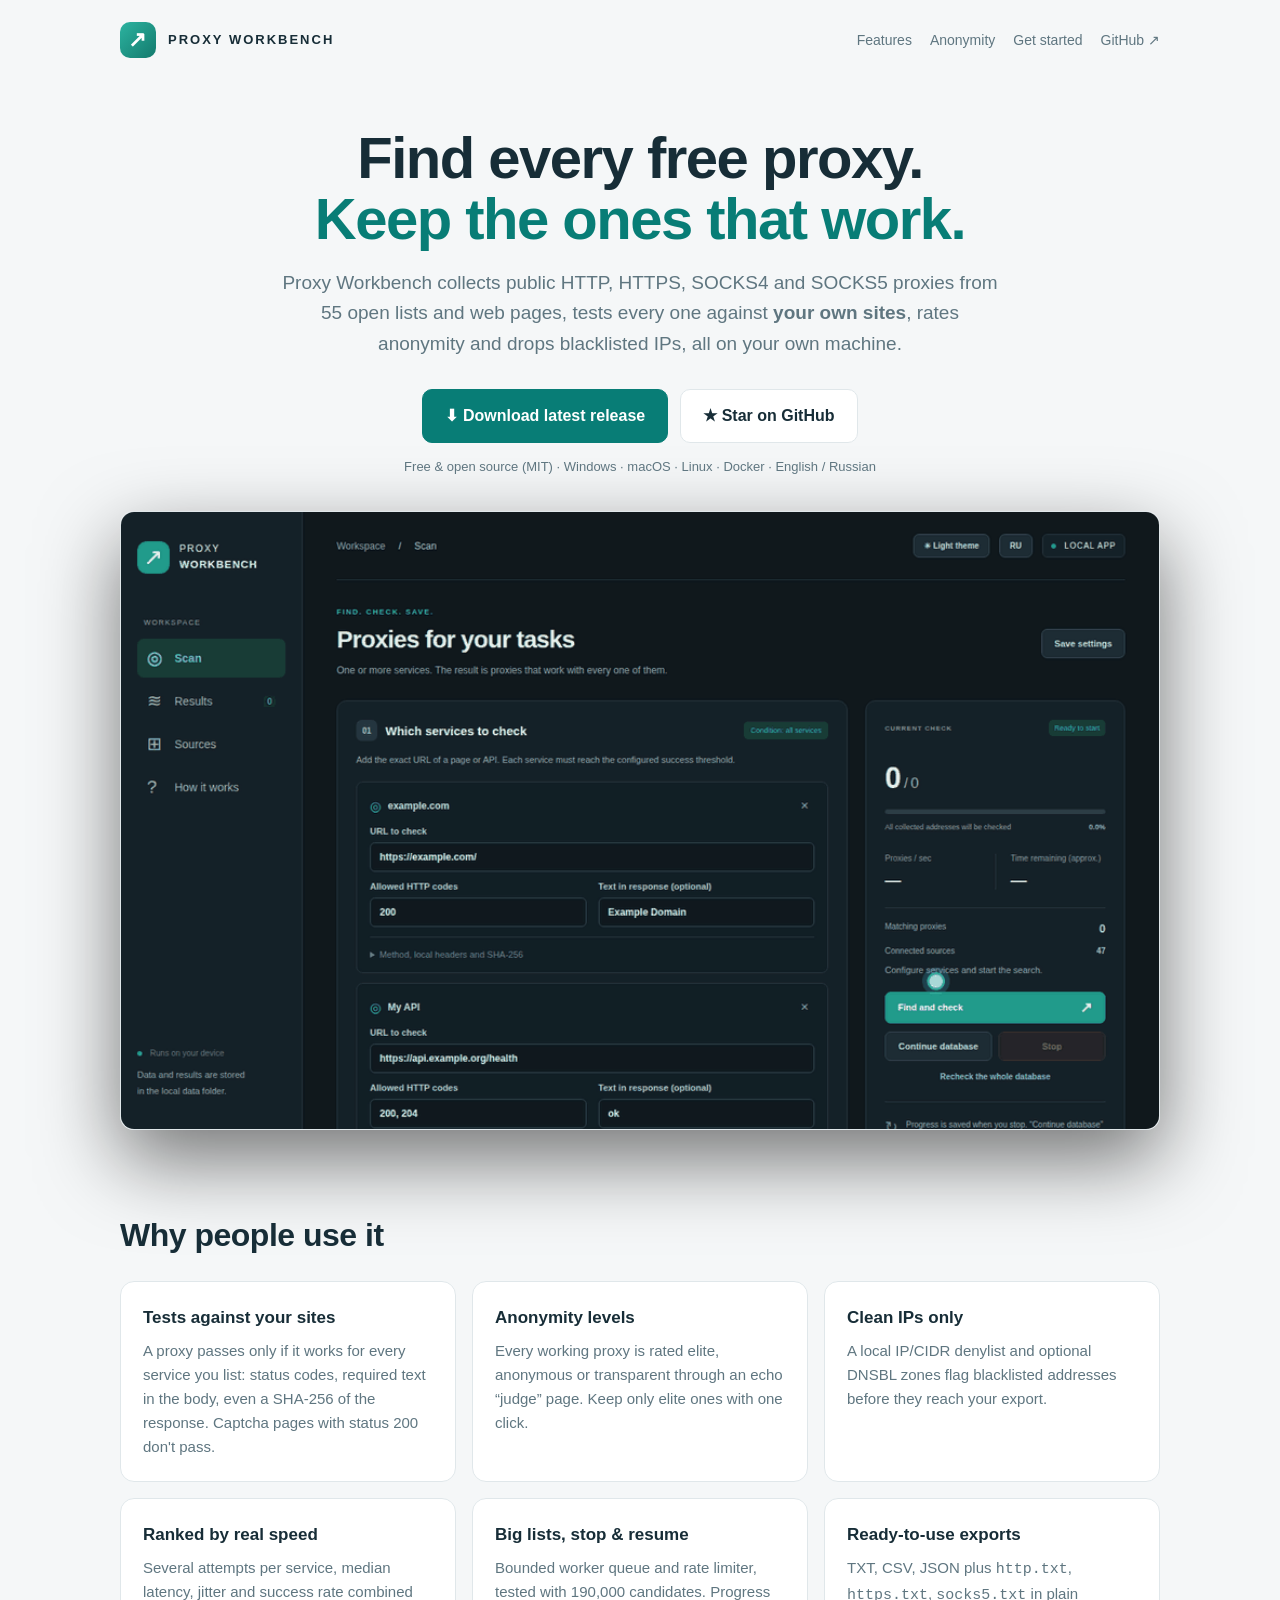
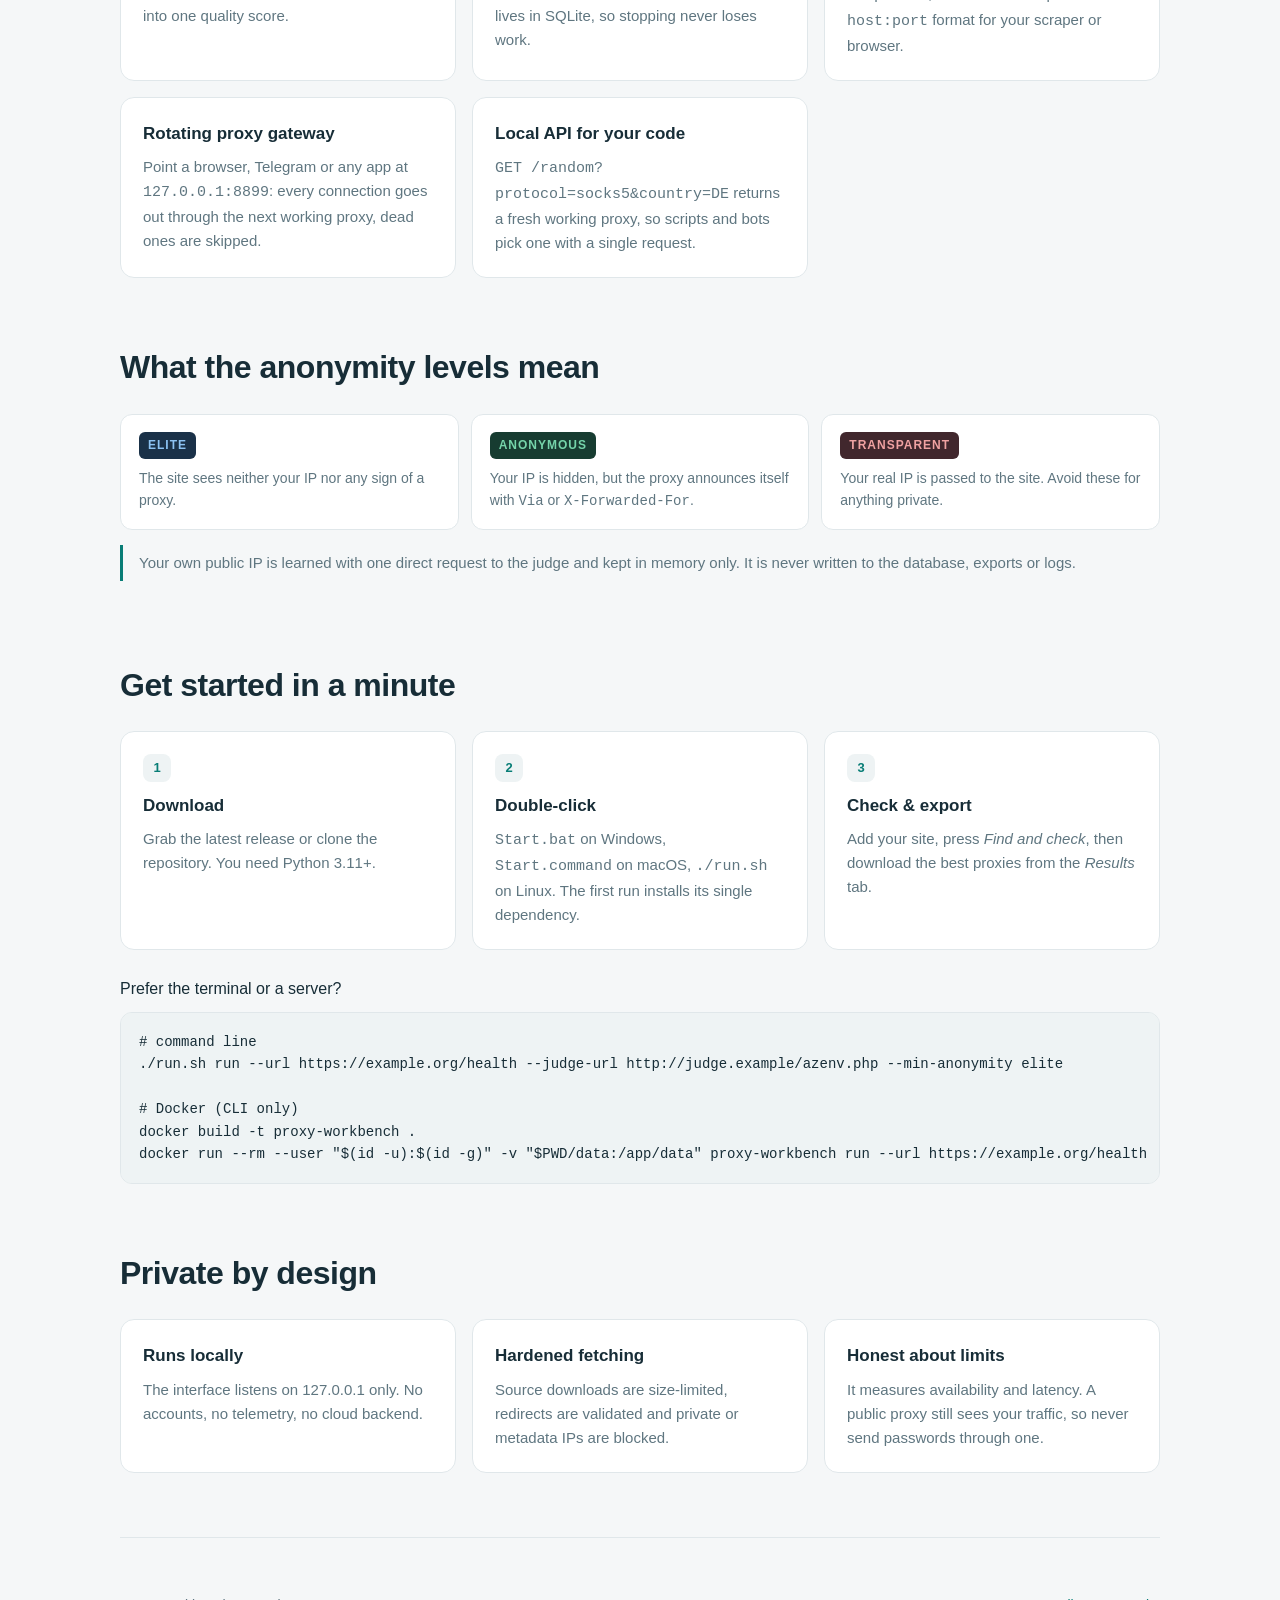
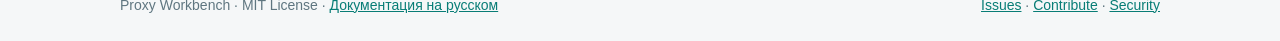
==== docs/index.html @ 76315d87 "Release 1.9.0: PAC and Clash configs, ready-made checks, exit country, keep fresh in the GUI Co-Auth" ====
<!doctype html>
<html lang="en">
<head>
<meta charset="utf-8">
<meta name="viewport" content="width=device-width,initial-scale=1">
<title>Proxy Workbench — free proxy checker for your own sites</title>
<meta name="description" content="Open-source proxy checker: collects free HTTP, HTTPS, SOCKS4 and SOCKS5 proxies from 55 public lists, tests each one against your own sites, rates anonymity (elite, anonymous, transparent), filters blacklisted IPs. Local GUI + CLI + Docker.">
<meta name="keywords" content="proxy checker, free proxy list, socks5 proxy checker, elite proxy, anonymous proxy, proxy scraper, proxy tester, dnsbl, open source">
<meta property="og:type" content="website">
<meta property="og:title" content="Proxy Workbench — find free proxies that actually work for your site">
<meta property="og:description" content="Collect 55 public proxy lists, test every proxy against your services, keep only fast, clean and elite ones. Local GUI + CLI, MIT.">
<meta property="og:image" content="assets/social-preview.png">
<meta name="twitter:card" content="summary_large_image">
<link rel="icon" href="data:image/svg+xml,%3Csvg xmlns='http://www.w3.org/2000/svg' viewBox='0 0 64 64'%3E%3Crect width='64' height='64' rx='16' fill='%23209c8b'/%3E%3Cpath d='M22 42 42 22M26 22h16v16' stroke='white' stroke-width='6' fill='none' stroke-linecap='round' stroke-linejoin='round'/%3E%3C/svg%3E">
<style>
:root{--bg:#0d1519;--panel:#152329;--line:#2a3941;--ink:#e2ecef;--muted:#9fb5c0;--accent:#5fd3bf;--accent-strong:#209c8b;--code:#101b21}
@media (prefers-color-scheme: light){:root{--bg:#f5f7f8;--panel:#ffffff;--line:#e0e7ea;--ink:#172d37;--muted:#5f7680;--accent:#087d76;--accent-strong:#087d76;--code:#eef3f4}}
*{box-sizing:border-box}
html{scroll-behavior:smooth}
body{margin:0;background:var(--bg);color:var(--ink);font:16px/1.6 Inter,-apple-system,BlinkMacSystemFont,"Segoe UI",Roboto,sans-serif}
a{color:var(--accent)}
.wrap{max-width:1080px;margin:0 auto;padding:0 20px}
nav{display:flex;align-items:center;justify-content:space-between;gap:16px;padding:22px 0}
.brand{display:flex;align-items:center;gap:12px;font-weight:700;letter-spacing:2px;font-size:13px;color:var(--ink);text-decoration:none}
.logo{width:36px;height:36px;border-radius:10px;background:linear-gradient(135deg,#2cb3a0,#137a6d);display:grid;place-items:center;color:#fff;font-size:22px}
.nav-links{display:flex;gap:18px;font-size:14px}
.nav-links a{color:var(--muted);text-decoration:none}
.hero{padding:48px 0 24px;text-align:center}
.hero h1{font-size:clamp(34px,6vw,58px);line-height:1.05;letter-spacing:-1.5px;margin:0 0 18px}
.hero h1 em{font-style:normal;color:var(--accent)}
.hero p{max-width:720px;margin:0 auto;color:var(--muted);font-size:clamp(16px,2.2vw,19px)}
.cta{display:flex;flex-wrap:wrap;gap:12px;justify-content:center;margin:30px 0 14px}
.btn{display:inline-flex;align-items:center;gap:8px;padding:13px 22px;border-radius:10px;font-weight:650;text-decoration:none;border:1px solid var(--line);color:var(--ink);background:var(--panel)}
.btn.primary{background:var(--accent-strong);border-color:var(--accent-strong);color:#fff}
.meta{font-size:13px;color:var(--muted)}
.demo{margin:34px auto 0;border-radius:14px;overflow:hidden;border:1px solid var(--line);box-shadow:0 30px 80px #0008}
.demo img{display:block;width:100%;height:auto}
section{padding:56px 0 8px}
h2{font-size:clamp(24px,3.5vw,32px);letter-spacing:-.5px;margin:0 0 20px}
.grid{display:grid;grid-template-columns:repeat(auto-fit,minmax(290px,1fr));gap:16px}
.card{background:var(--panel);border:1px solid var(--line);border-radius:14px;padding:22px}
.card h3{margin:0 0 8px;font-size:17px}
.card p{margin:0;color:var(--muted);font-size:15px}
.levels{display:grid;grid-template-columns:repeat(auto-fit,minmax(200px,1fr));gap:12px}
.level{border-radius:12px;padding:16px 18px;border:1px solid var(--line);background:var(--panel)}
.level b{display:inline-block;font-size:12px;letter-spacing:1px;text-transform:uppercase;padding:4px 9px;border-radius:6px;margin-bottom:8px}
.elite b{background:#1a3148;color:#8cc2f2}.anon b{background:#173c31;color:#75d4aa}.transp b{background:#41272d;color:#f0a2a2}
.level p{margin:0;color:var(--muted);font-size:14px}
pre{background:var(--code);border:1px solid var(--line);border-radius:12px;padding:18px;overflow-x:auto;font:14px/1.6 ui-monospace,SFMono-Regular,Consolas,monospace;margin:0}
.steps{display:grid;grid-template-columns:repeat(auto-fit,minmax(280px,1fr));gap:16px}
.steps .card span{display:inline-grid;place-items:center;width:28px;height:28px;border-radius:8px;background:var(--code);color:var(--accent);font-weight:700;font-size:13px;margin-bottom:10px}
.note{border-left:3px solid var(--accent);padding:6px 0 6px 16px;color:var(--muted);font-size:15px}
footer{padding:56px 0 40px;color:var(--muted);font-size:14px;display:flex;flex-wrap:wrap;gap:12px;justify-content:space-between;border-top:1px solid var(--line);margin-top:56px}
@media (max-width:640px){.nav-links a:not(.gh){display:none}section{padding-top:40px}}
</style>
</head>
<body>
<div class="wrap">
  <nav>
    <a class="brand" href="#"><span class="logo">↗</span>PROXY WORKBENCH</a>
    <div class="nav-links"><a href="#features">Features</a><a href="#anonymity">Anonymity</a><a href="#start">Get started</a><a class="gh" data-repo href="#">GitHub ↗</a></div>
  </nav>

  <header class="hero">
    <h1>Find every free proxy.<br><em>Keep the ones that work.</em></h1>
    <p>Proxy Workbench collects public HTTP, HTTPS, SOCKS4 and SOCKS5 proxies from 55 open lists and web pages, tests every one against <strong>your own sites</strong>, rates anonymity and drops blacklisted IPs, all on your own machine.</p>
    <div class="cta">
      <a class="btn primary" data-repo data-path="/releases/latest" href="#">⬇ Download latest release</a>
      <a class="btn" data-repo href="#">★ Star on GitHub</a>
    </div>
    <div class="meta">Free &amp; open source (MIT) · Windows · macOS · Linux · Docker · English / Russian</div>
    <div class="demo"><img src="assets/demo.gif" alt="Proxy Workbench demo: start a scan, see ranked proxies, filter elite ones" width="960" height="570" loading="lazy"></div>
  </header>

  <section id="features">
    <h2>Why people use it</h2>
    <div class="grid">
      <div class="card"><h3>Tests against your sites</h3><p>A proxy passes only if it works for every service you list: status codes, required text in the body, even a SHA-256 of the response. Captcha pages with status 200 don't pass.</p></div>
      <div class="card"><h3>Anonymity levels</h3><p>Every working proxy is rated elite, anonymous or transparent through an echo “judge” page. Keep only elite ones with one click.</p></div>
      <div class="card"><h3>Clean IPs only</h3><p>A local IP/CIDR denylist and optional DNSBL zones flag blacklisted addresses before they reach your export.</p></div>
      <div class="card"><h3>Ranked by real speed</h3><p>Several attempts per service, median latency, jitter and success rate combined into one quality score.</p></div>
      <div class="card"><h3>Big lists, stop &amp; resume</h3><p>Bounded worker queue and rate limiter, tested with 190,000 candidates. Progress lives in SQLite, so stopping never loses work.</p></div>
      <div class="card"><h3>Ready-to-use exports</h3><p>TXT, CSV, JSON plus <code>http.txt</code>, <code>https.txt</code>, <code>socks5.txt</code> in plain <code>host:port</code> format for your scraper or browser.</p></div>
      <div class="card"><h3>Rotating proxy gateway</h3><p>Point a browser, Telegram or any app at <code>127.0.0.1:8899</code>: every connection goes out through the next working proxy, dead ones are skipped.</p></div>
      <div class="card"><h3>Local API for your code</h3><p><code>GET /random?protocol=socks5&amp;country=DE</code> returns a fresh working proxy, so scripts and bots pick one with a single request.</p></div>
    </div>
  </section>

  <section id="anonymity">
    <h2>What the anonymity levels mean</h2>
    <div class="levels">
      <div class="level elite"><b>Elite</b><p>The site sees neither your IP nor any sign of a proxy.</p></div>
      <div class="level anon"><b>Anonymous</b><p>Your IP is hidden, but the proxy announces itself with <code>Via</code> or <code>X-Forwarded-For</code>.</p></div>
      <div class="level transp"><b>Transparent</b><p>Your real IP is passed to the site. Avoid these for anything private.</p></div>
    </div>
    <p class="note">Your own public IP is learned with one direct request to the judge and kept in memory only. It is never written to the database, exports or logs.</p>
  </section>

  <section id="start">
    <h2>Get started in a minute</h2>
    <div class="steps">
      <div class="card"><span>1</span><h3>Download</h3><p>Grab the latest release or clone the repository. You need Python 3.11+.</p></div>
      <div class="card"><span>2</span><h3>Double-click</h3><p><code>Start.bat</code> on Windows, <code>Start.command</code> on macOS, <code>./run.sh</code> on Linux. The first run installs its single dependency.</p></div>
      <div class="card"><span>3</span><h3>Check &amp; export</h3><p>Add your site, press <em>Find and check</em>, then download the best proxies from the <em>Results</em> tab.</p></div>
    </div>
    <p style="margin:26px 0 10px">Prefer the terminal or a server?</p>
<pre><code># command line
./run.sh run --url https://example.org/health --judge-url http://judge.example/azenv.php --min-anonymity elite

# Docker (CLI only)
docker build -t proxy-workbench .
docker run --rm --user "$(id -u):$(id -g)" -v "$PWD/data:/app/data" proxy-workbench run --url https://example.org/health</code></pre>
  </section>

  <section>
    <h2>Private by design</h2>
    <div class="grid">
      <div class="card"><h3>Runs locally</h3><p>The interface listens on 127.0.0.1 only. No accounts, no telemetry, no cloud backend.</p></div>
      <div class="card"><h3>Hardened fetching</h3><p>Source downloads are size-limited, redirects are validated and private or metadata IPs are blocked.</p></div>
      <div class="card"><h3>Honest about limits</h3><p>It measures availability and latency. A public proxy still sees your traffic, so never send passwords through one.</p></div>
    </div>
  </section>

  <footer>
    <span>Proxy Workbench · MIT License · <a data-repo data-path="/blob/main/README.ru.md" href="#">Документация на русском</a></span>
    <span><a data-repo data-path="/issues" href="#">Issues</a> · <a data-repo data-path="/blob/main/CONTRIBUTING.md" href="#">Contribute</a> · <a data-repo data-path="/blob/main/SECURITY.md" href="#">Security</a></span>
  </footer>
</div>
<script>
// Derive the repository URL from the GitHub Pages address (owner.github.io/repo/).
(function () {
  var host = location.hostname, parts = location.pathname.split('/').filter(Boolean);
  var repo = /\.github\.io$/.test(host) && parts.length
    ? 'https://github.com/' + host.replace(/\.github\.io$/, '') + '/' + parts[0]
    : 'https://github.com/search?q=proxy-workbench&type=repositories';
  document.querySelectorAll('[data-repo]').forEach(function (link) {
    link.href = repo + (link.dataset.path && repo.indexOf('/search') === -1 ? link.dataset.path : '');
  });
})();
</script>
</body>
</html>
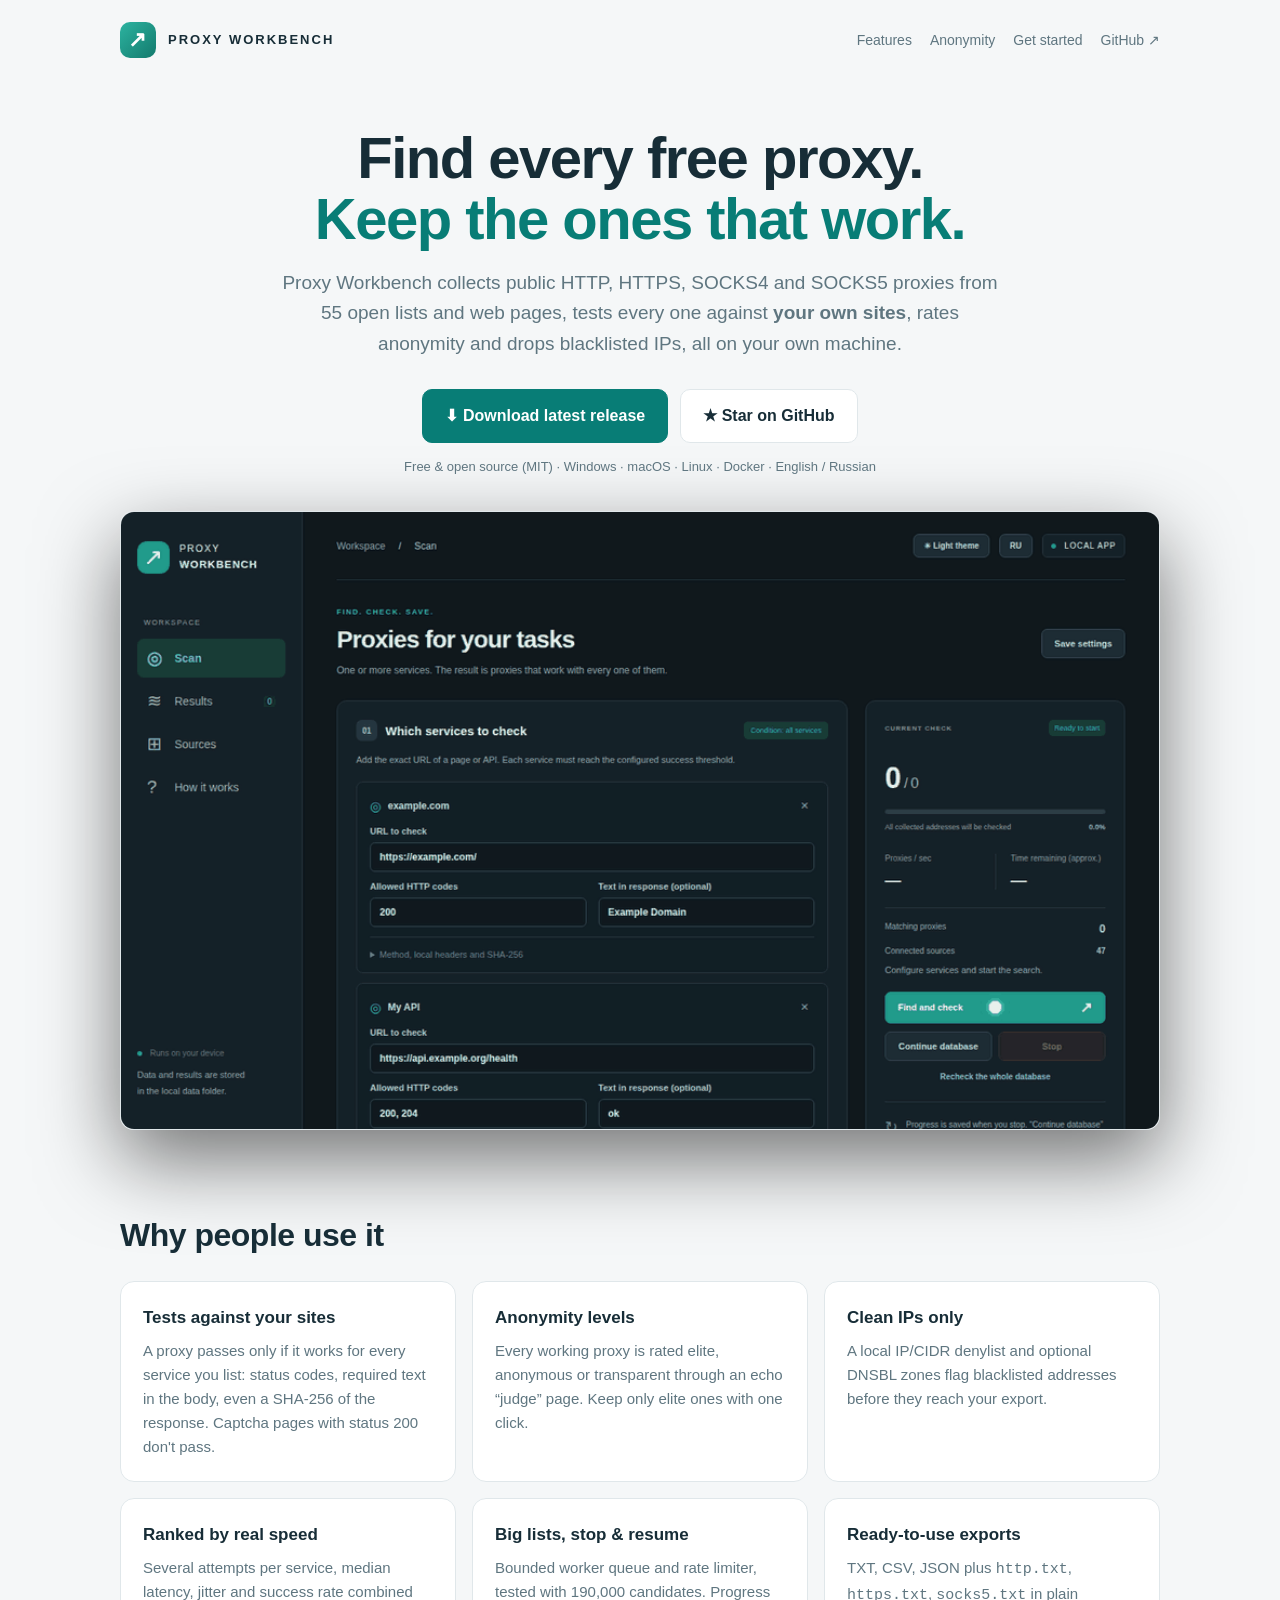
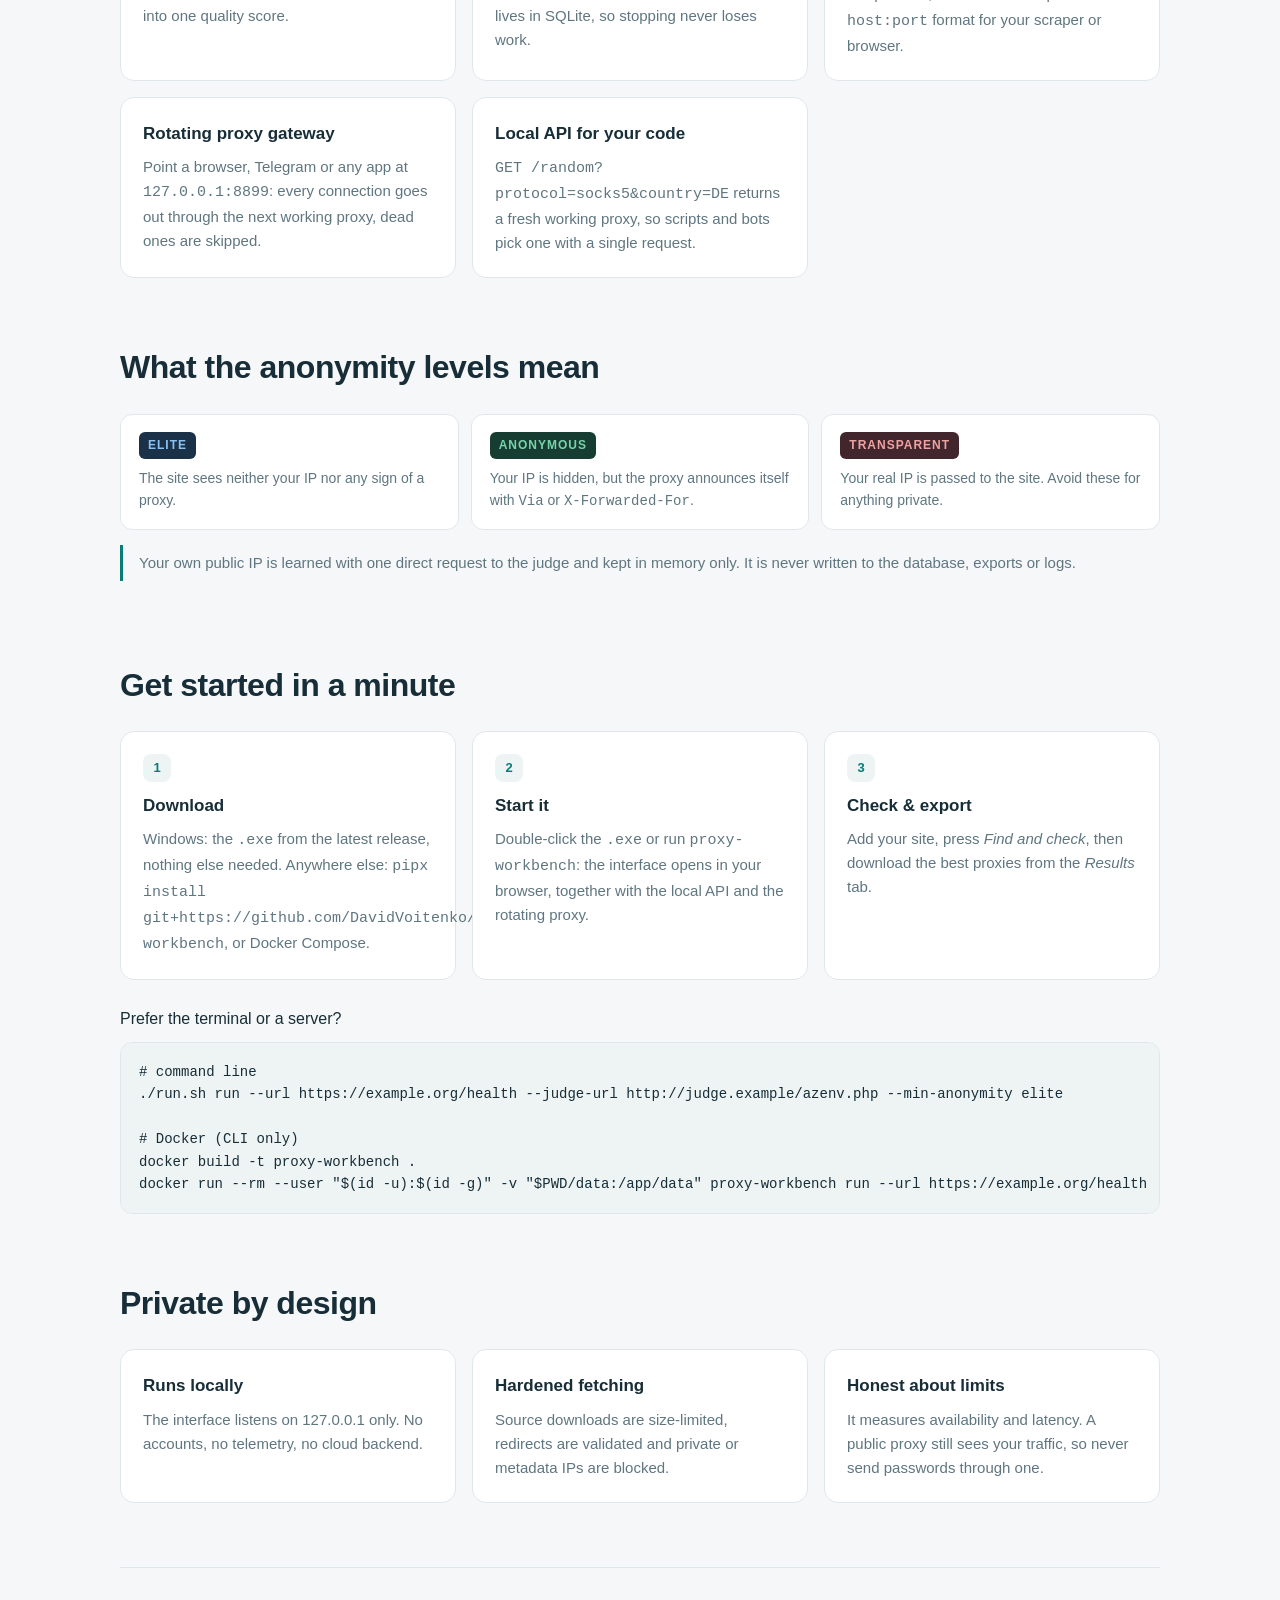
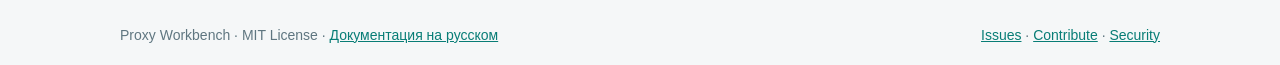
==== commit d7deb88f: "Release 2.0.0: Windows executable, pipx install, Docker Compose The code moves into the proxy_workbe" ====
--- a/docs/index.html
+++ b/docs/index.html
@@ -99,8 +99,8 @@
   <section id="start">
     <h2>Get started in a minute</h2>
     <div class="steps">
-      <div class="card"><span>1</span><h3>Download</h3><p>Grab the latest release or clone the repository. You need Python 3.11+.</p></div>
-      <div class="card"><span>2</span><h3>Double-click</h3><p><code>Start.bat</code> on Windows, <code>Start.command</code> on macOS, <code>./run.sh</code> on Linux. The first run installs its single dependency.</p></div>
+      <div class="card"><span>1</span><h3>Download</h3><p>Windows: the <code>.exe</code> from the latest release, nothing else needed. Anywhere else: <code>pipx install git+https://github.com/DavidVoitenko/proxy-workbench</code>, or Docker Compose.</p></div>
+      <div class="card"><span>2</span><h3>Start it</h3><p>Double-click the <code>.exe</code> or run <code>proxy-workbench</code>: the interface opens in your browser, together with the local API and the rotating proxy.</p></div>
       <div class="card"><span>3</span><h3>Check &amp; export</h3><p>Add your site, press <em>Find and check</em>, then download the best proxies from the <em>Results</em> tab.</p></div>
     </div>
     <p style="margin:26px 0 10px">Prefer the terminal or a server?</p>
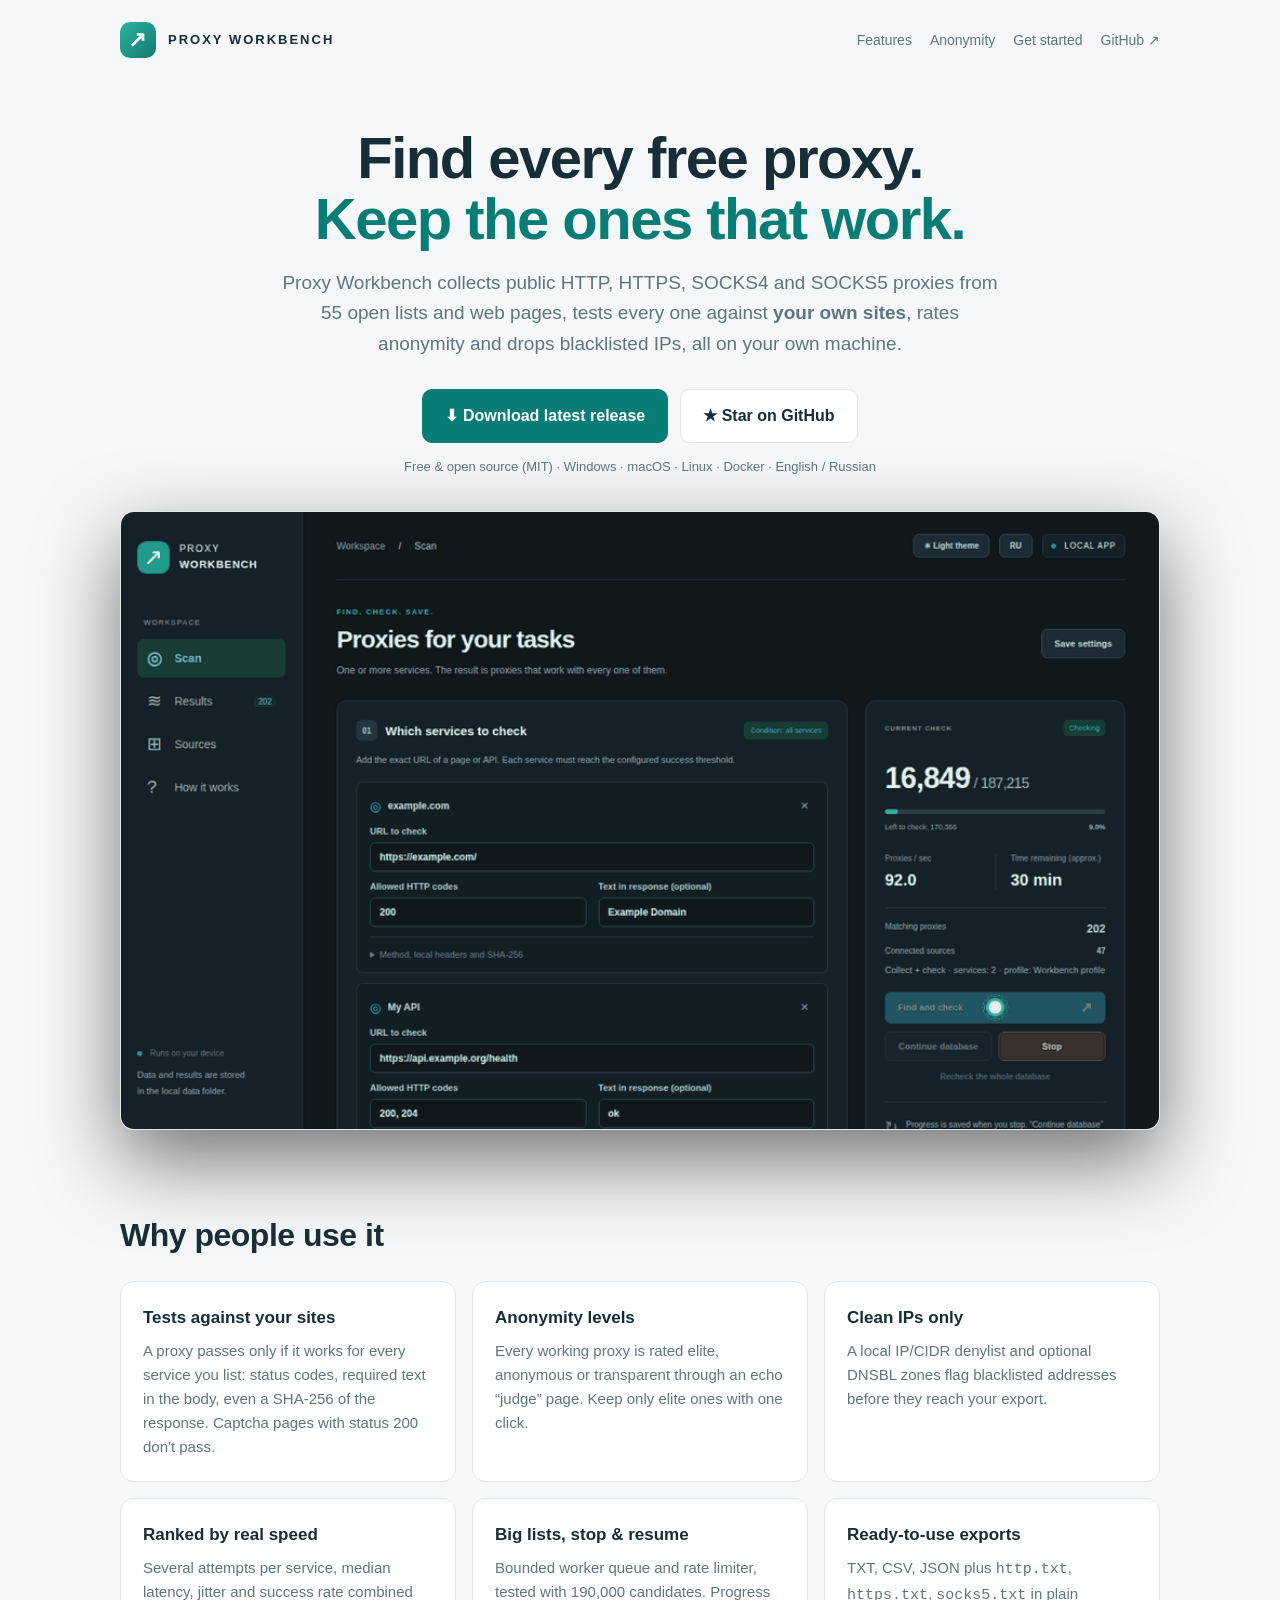
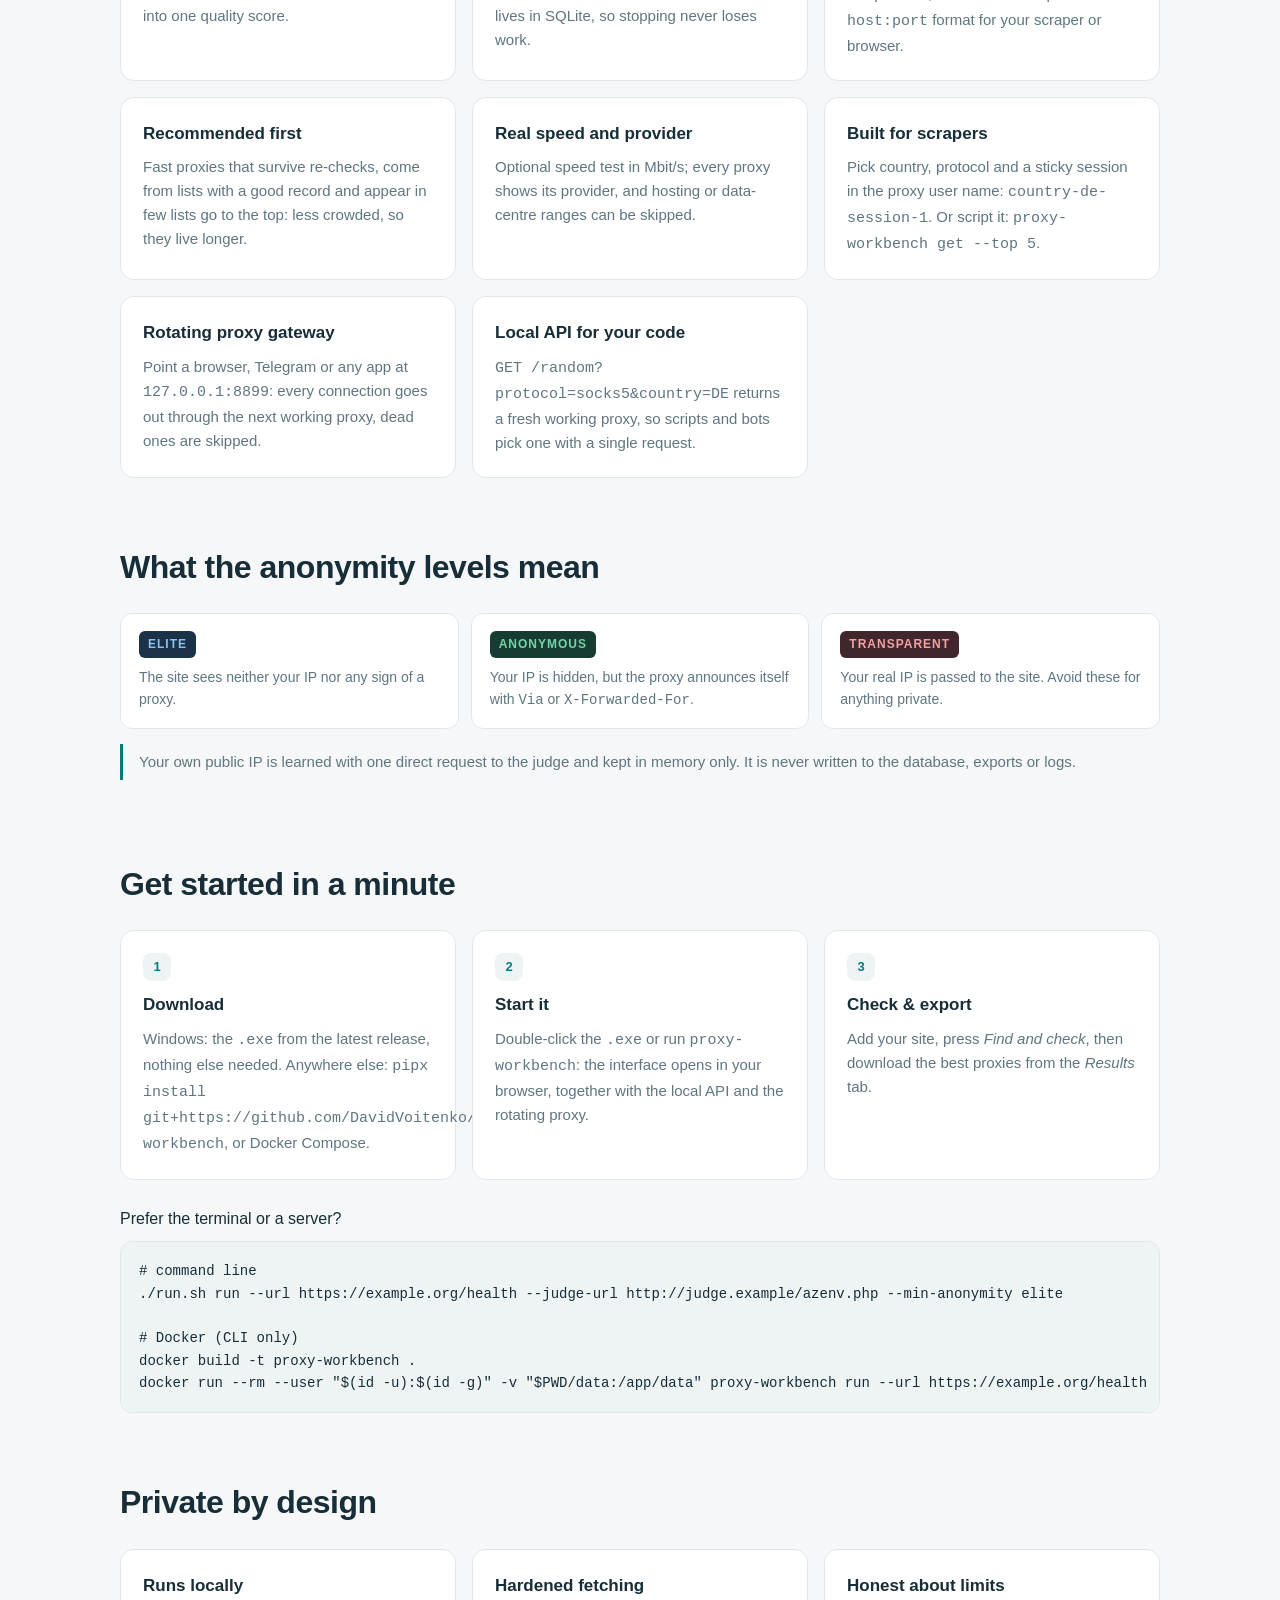
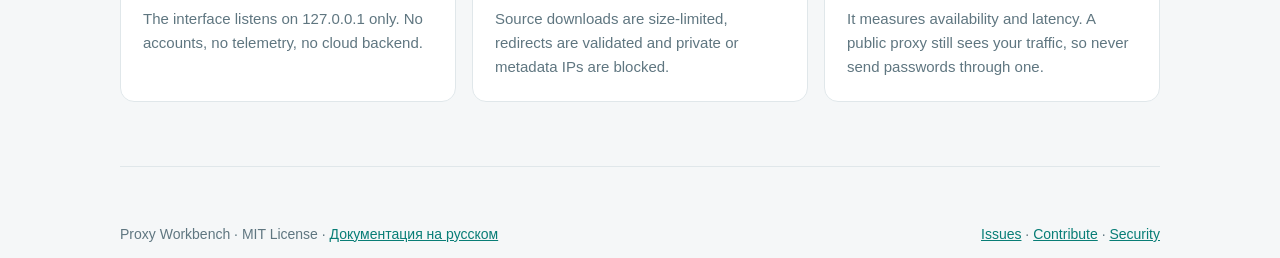
==== commit e5c563a5: "Refresh screenshots and landing page for 2.2 Screenshots (EN and RU, synthetic documentation-range d" ====
--- a/docs/index.html
+++ b/docs/index.html
@@ -81,6 +81,9 @@
       <div class="card"><h3>Ranked by real speed</h3><p>Several attempts per service, median latency, jitter and success rate combined into one quality score.</p></div>
       <div class="card"><h3>Big lists, stop &amp; resume</h3><p>Bounded worker queue and rate limiter, tested with 190,000 candidates. Progress lives in SQLite, so stopping never loses work.</p></div>
       <div class="card"><h3>Ready-to-use exports</h3><p>TXT, CSV, JSON plus <code>http.txt</code>, <code>https.txt</code>, <code>socks5.txt</code> in plain <code>host:port</code> format for your scraper or browser.</p></div>
+      <div class="card"><h3>Recommended first</h3><p>Fast proxies that survive re-checks, come from lists with a good record and appear in few lists go to the top: less crowded, so they live longer.</p></div>
+      <div class="card"><h3>Real speed and provider</h3><p>Optional speed test in Mbit/s; every proxy shows its provider, and hosting or data-centre ranges can be skipped.</p></div>
+      <div class="card"><h3>Built for scrapers</h3><p>Pick country, protocol and a sticky session in the proxy user name: <code>country-de-session-1</code>. Or script it: <code>proxy-workbench get --top 5</code>.</p></div>
       <div class="card"><h3>Rotating proxy gateway</h3><p>Point a browser, Telegram or any app at <code>127.0.0.1:8899</code>: every connection goes out through the next working proxy, dead ones are skipped.</p></div>
       <div class="card"><h3>Local API for your code</h3><p><code>GET /random?protocol=socks5&amp;country=DE</code> returns a fresh working proxy, so scripts and bots pick one with a single request.</p></div>
     </div>
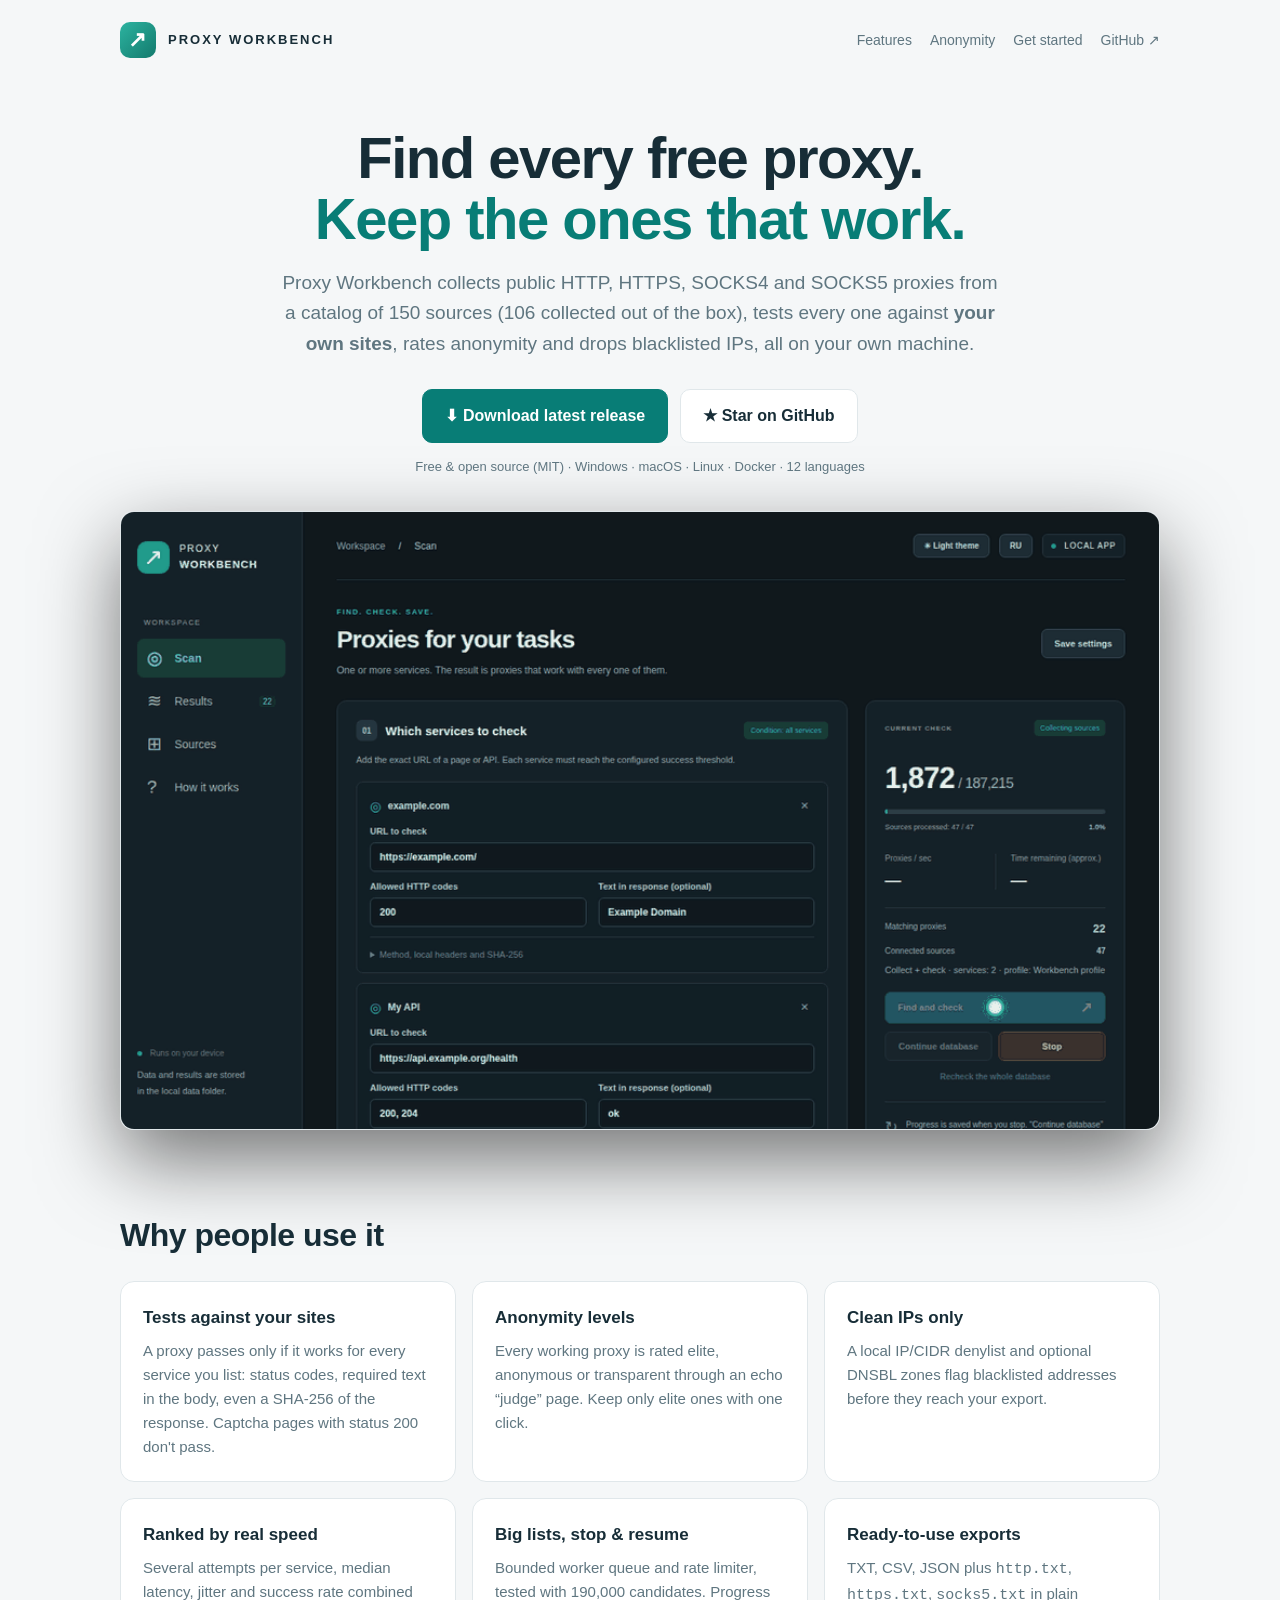
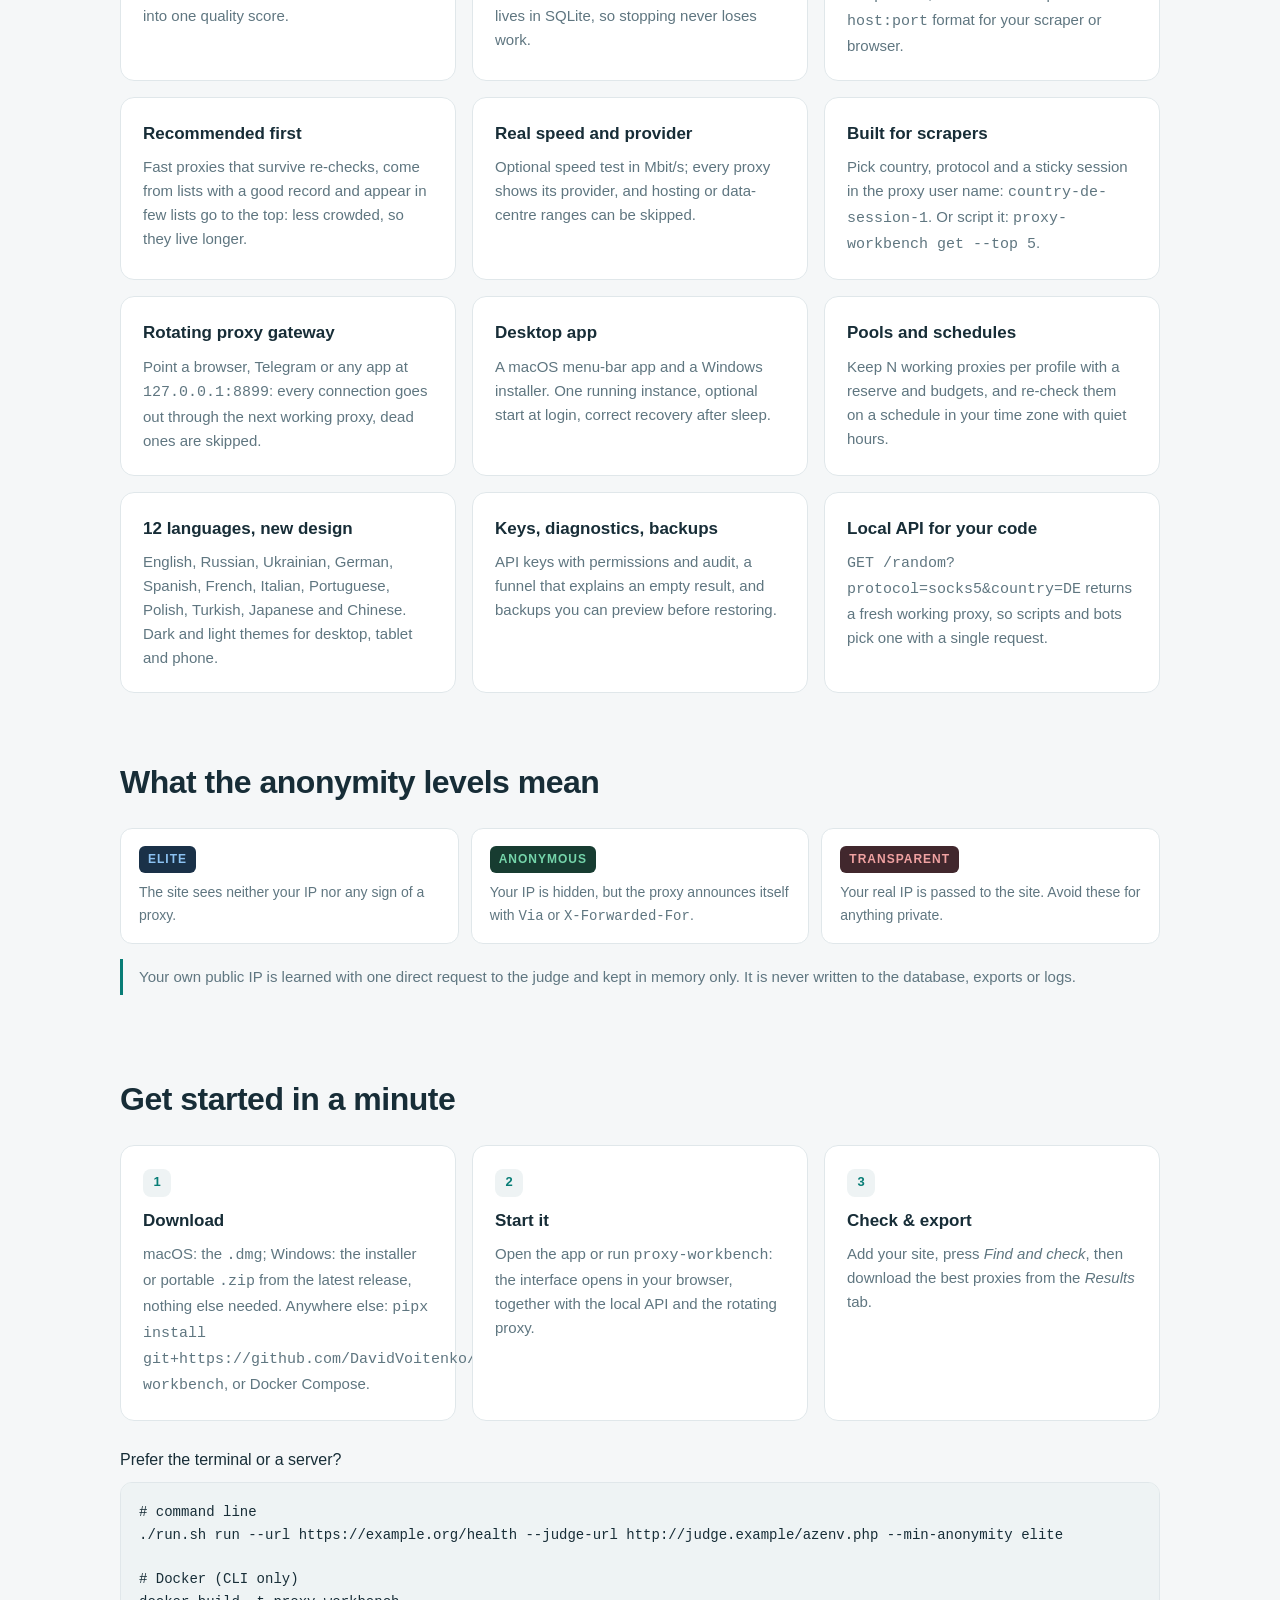
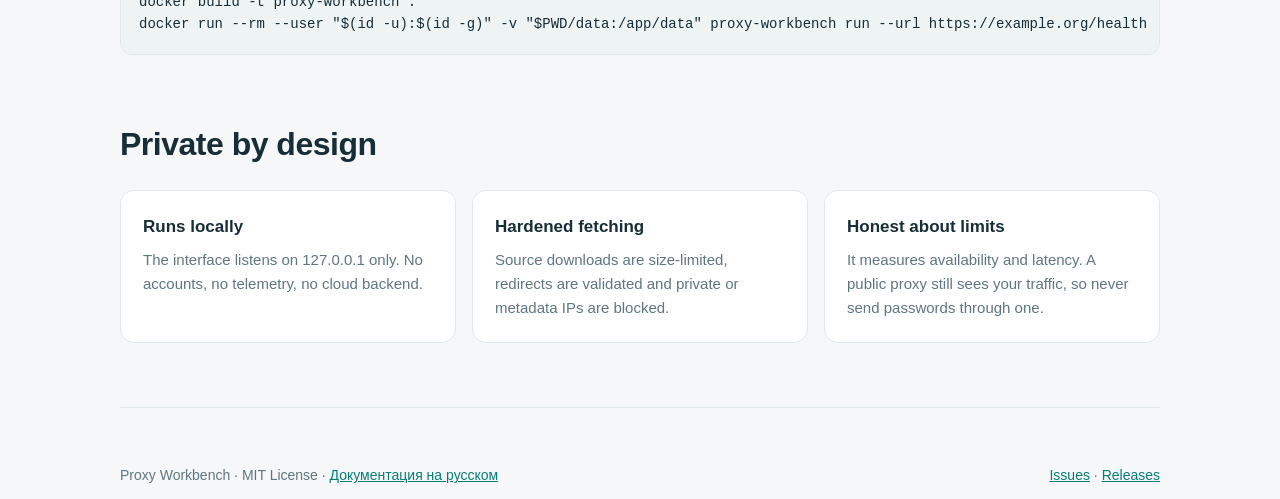
==== commit 299d0678: "Prepare 3.0.0: version, docs, screenshots, UI fixes and cleanup - Version 3.0.0; CHANGELOG, README (" ====
--- a/docs/index.html
+++ b/docs/index.html
@@ -4,12 +4,16 @@
 <meta charset="utf-8">
 <meta name="viewport" content="width=device-width,initial-scale=1">
 <title>Proxy Workbench — free proxy checker for your own sites</title>
-<meta name="description" content="Open-source proxy checker: collects free HTTP, HTTPS, SOCKS4 and SOCKS5 proxies from 55 public lists, tests each one against your own sites, rates anonymity (elite, anonymous, transparent), filters blacklisted IPs. Local GUI + CLI + Docker.">
+<meta name="description" content="Open-source proxy checker: collects free HTTP, HTTPS, SOCKS4 and SOCKS5 proxies from a catalog of 150 sources, tests each one against your own sites, rates anonymity (elite, anonymous, transparent), filters blacklisted IPs. Local GUI + CLI + Docker.">
 <meta name="keywords" content="proxy checker, free proxy list, socks5 proxy checker, elite proxy, anonymous proxy, proxy scraper, proxy tester, dnsbl, open source">
 <meta property="og:type" content="website">
 <meta property="og:title" content="Proxy Workbench — find free proxies that actually work for your site">
-<meta property="og:description" content="Collect 55 public proxy lists, test every proxy against your services, keep only fast, clean and elite ones. Local GUI + CLI, MIT.">
-<meta property="og:image" content="assets/social-preview.png">
+<meta property="og:description" content="A catalog of 150 proxy sources, checks against your own services, pools, schedules and a rotating gateway. Desktop app for macOS and Windows, 12 languages, MIT.">
+<meta property="og:image" content="https://davidvoitenko.github.io/proxy-workbench/assets/social-preview.png?v=2">
+<meta property="og:image:width" content="1280">
+<meta property="og:image:height" content="640">
+<meta name="twitter:card" content="summary_large_image">
+<meta name="twitter:image" content="https://davidvoitenko.github.io/proxy-workbench/assets/social-preview.png?v=2">
 <meta name="twitter:card" content="summary_large_image">
 <link rel="icon" href="data:image/svg+xml,%3Csvg xmlns='http://www.w3.org/2000/svg' viewBox='0 0 64 64'%3E%3Crect width='64' height='64' rx='16' fill='%23209c8b'/%3E%3Cpath d='M22 42 42 22M26 22h16v16' stroke='white' stroke-width='6' fill='none' stroke-linecap='round' stroke-linejoin='round'/%3E%3C/svg%3E">
 <style>
@@ -63,12 +67,12 @@
 
   <header class="hero">
     <h1>Find every free proxy.<br><em>Keep the ones that work.</em></h1>
-    <p>Proxy Workbench collects public HTTP, HTTPS, SOCKS4 and SOCKS5 proxies from 55 open lists and web pages, tests every one against <strong>your own sites</strong>, rates anonymity and drops blacklisted IPs, all on your own machine.</p>
+    <p>Proxy Workbench collects public HTTP, HTTPS, SOCKS4 and SOCKS5 proxies from a catalog of 150 sources (106 collected out of the box), tests every one against <strong>your own sites</strong>, rates anonymity and drops blacklisted IPs, all on your own machine.</p>
     <div class="cta">
       <a class="btn primary" data-repo data-path="/releases/latest" href="#">⬇ Download latest release</a>
       <a class="btn" data-repo href="#">★ Star on GitHub</a>
     </div>
-    <div class="meta">Free &amp; open source (MIT) · Windows · macOS · Linux · Docker · English / Russian</div>
+    <div class="meta">Free &amp; open source (MIT) · Windows · macOS · Linux · Docker · 12 languages</div>
     <div class="demo"><img src="assets/demo.gif" alt="Proxy Workbench demo: start a scan, see ranked proxies, filter elite ones" width="960" height="570" loading="lazy"></div>
   </header>
 
@@ -85,6 +89,10 @@
       <div class="card"><h3>Real speed and provider</h3><p>Optional speed test in Mbit/s; every proxy shows its provider, and hosting or data-centre ranges can be skipped.</p></div>
       <div class="card"><h3>Built for scrapers</h3><p>Pick country, protocol and a sticky session in the proxy user name: <code>country-de-session-1</code>. Or script it: <code>proxy-workbench get --top 5</code>.</p></div>
       <div class="card"><h3>Rotating proxy gateway</h3><p>Point a browser, Telegram or any app at <code>127.0.0.1:8899</code>: every connection goes out through the next working proxy, dead ones are skipped.</p></div>
+      <div class="card"><h3>Desktop app</h3><p>A macOS menu-bar app and a Windows installer. One running instance, optional start at login, correct recovery after sleep.</p></div>
+      <div class="card"><h3>Pools and schedules</h3><p>Keep N working proxies per profile with a reserve and budgets, and re-check them on a schedule in your time zone with quiet hours.</p></div>
+      <div class="card"><h3>12 languages, new design</h3><p>English, Russian, Ukrainian, German, Spanish, French, Italian, Portuguese, Polish, Turkish, Japanese and Chinese. Dark and light themes for desktop, tablet and phone.</p></div>
+      <div class="card"><h3>Keys, diagnostics, backups</h3><p>API keys with permissions and audit, a funnel that explains an empty result, and backups you can preview before restoring.</p></div>
       <div class="card"><h3>Local API for your code</h3><p><code>GET /random?protocol=socks5&amp;country=DE</code> returns a fresh working proxy, so scripts and bots pick one with a single request.</p></div>
     </div>
   </section>
@@ -102,8 +110,8 @@
   <section id="start">
     <h2>Get started in a minute</h2>
     <div class="steps">
-      <div class="card"><span>1</span><h3>Download</h3><p>Windows: the <code>.exe</code> from the latest release, nothing else needed. Anywhere else: <code>pipx install git+https://github.com/DavidVoitenko/proxy-workbench</code>, or Docker Compose.</p></div>
-      <div class="card"><span>2</span><h3>Start it</h3><p>Double-click the <code>.exe</code> or run <code>proxy-workbench</code>: the interface opens in your browser, together with the local API and the rotating proxy.</p></div>
+      <div class="card"><span>1</span><h3>Download</h3><p>macOS: the <code>.dmg</code>; Windows: the installer or portable <code>.zip</code> from the latest release, nothing else needed. Anywhere else: <code>pipx install git+https://github.com/DavidVoitenko/proxy-workbench</code>, or Docker Compose.</p></div>
+      <div class="card"><span>2</span><h3>Start it</h3><p>Open the app or run <code>proxy-workbench</code>: the interface opens in your browser, together with the local API and the rotating proxy.</p></div>
       <div class="card"><span>3</span><h3>Check &amp; export</h3><p>Add your site, press <em>Find and check</em>, then download the best proxies from the <em>Results</em> tab.</p></div>
     </div>
     <p style="margin:26px 0 10px">Prefer the terminal or a server?</p>
@@ -126,7 +134,7 @@
 
   <footer>
     <span>Proxy Workbench · MIT License · <a data-repo data-path="/blob/main/README.ru.md" href="#">Документация на русском</a></span>
-    <span><a data-repo data-path="/issues" href="#">Issues</a> · <a data-repo data-path="/blob/main/CONTRIBUTING.md" href="#">Contribute</a> · <a data-repo data-path="/blob/main/SECURITY.md" href="#">Security</a></span>
+    <span><a data-repo data-path="/issues" href="#">Issues</a> · <a data-repo data-path="/releases" href="#">Releases</a></span>
   </footer>
 </div>
 <script>
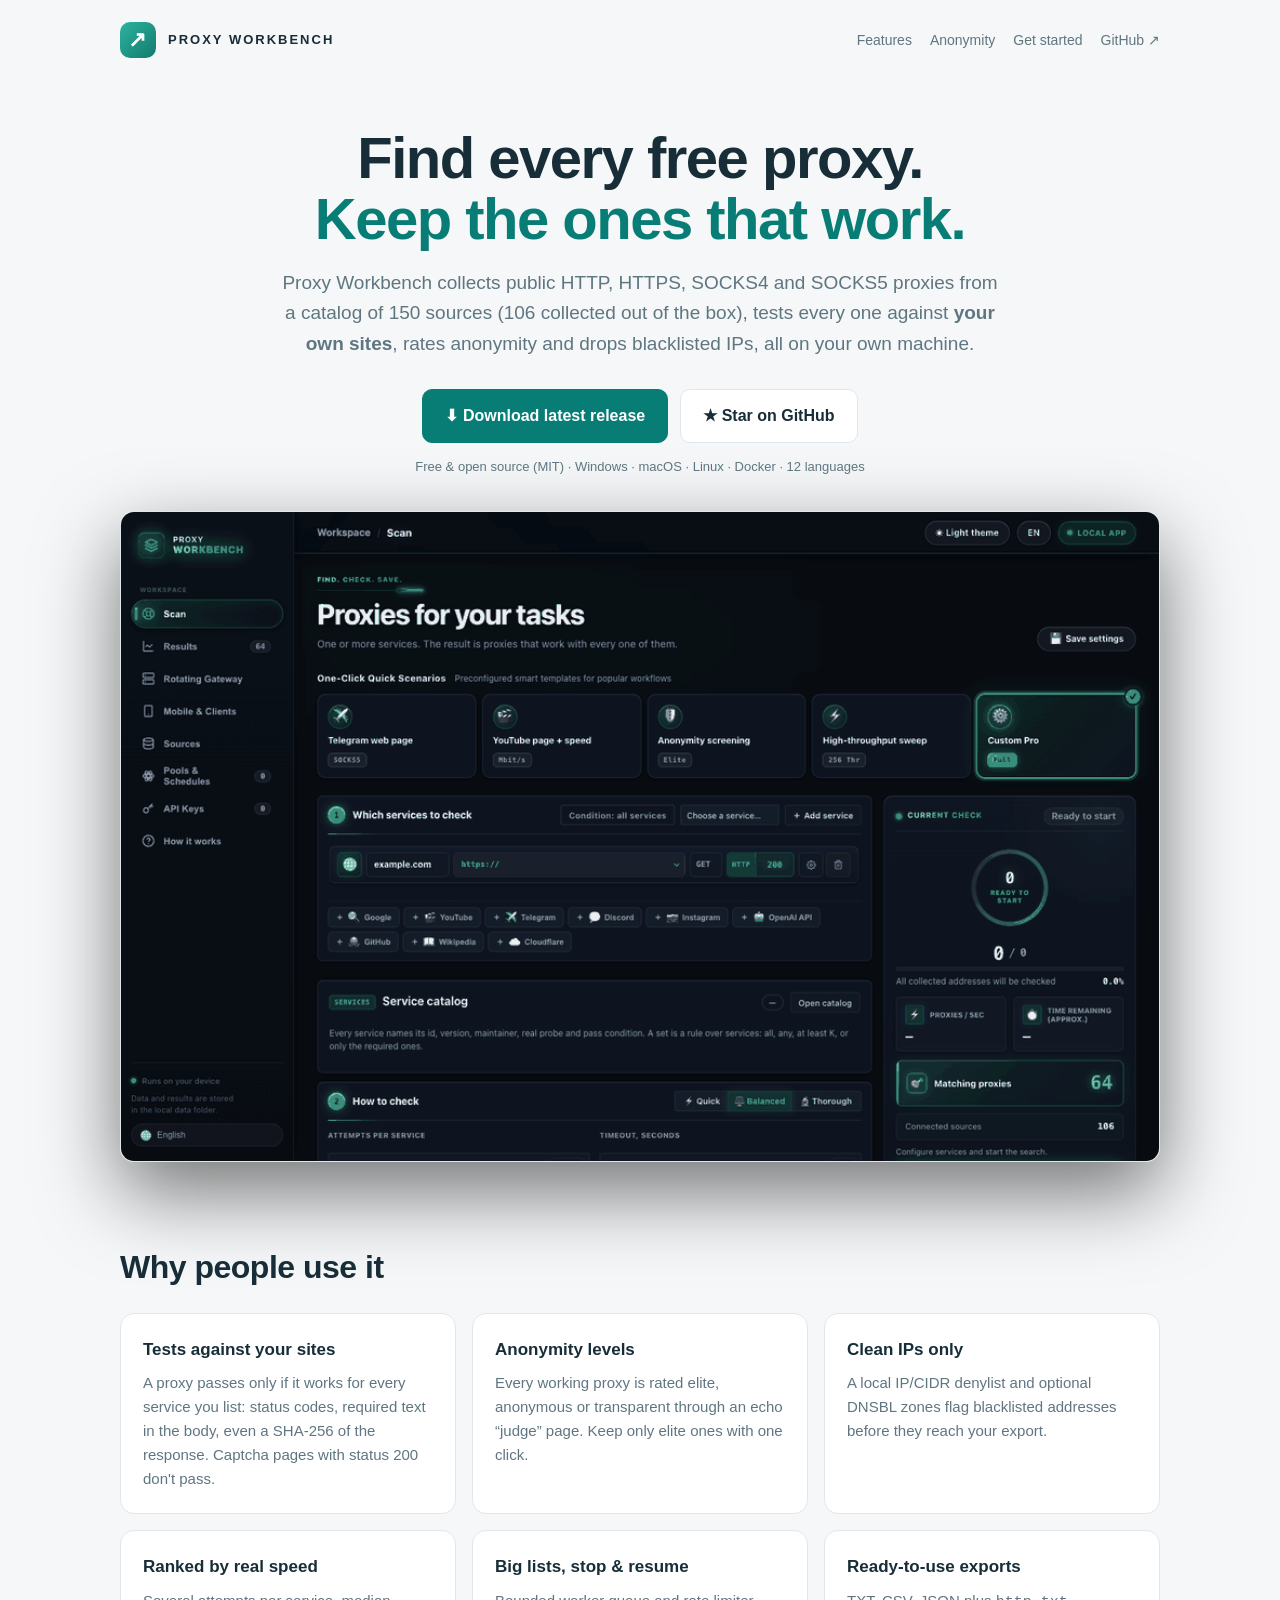
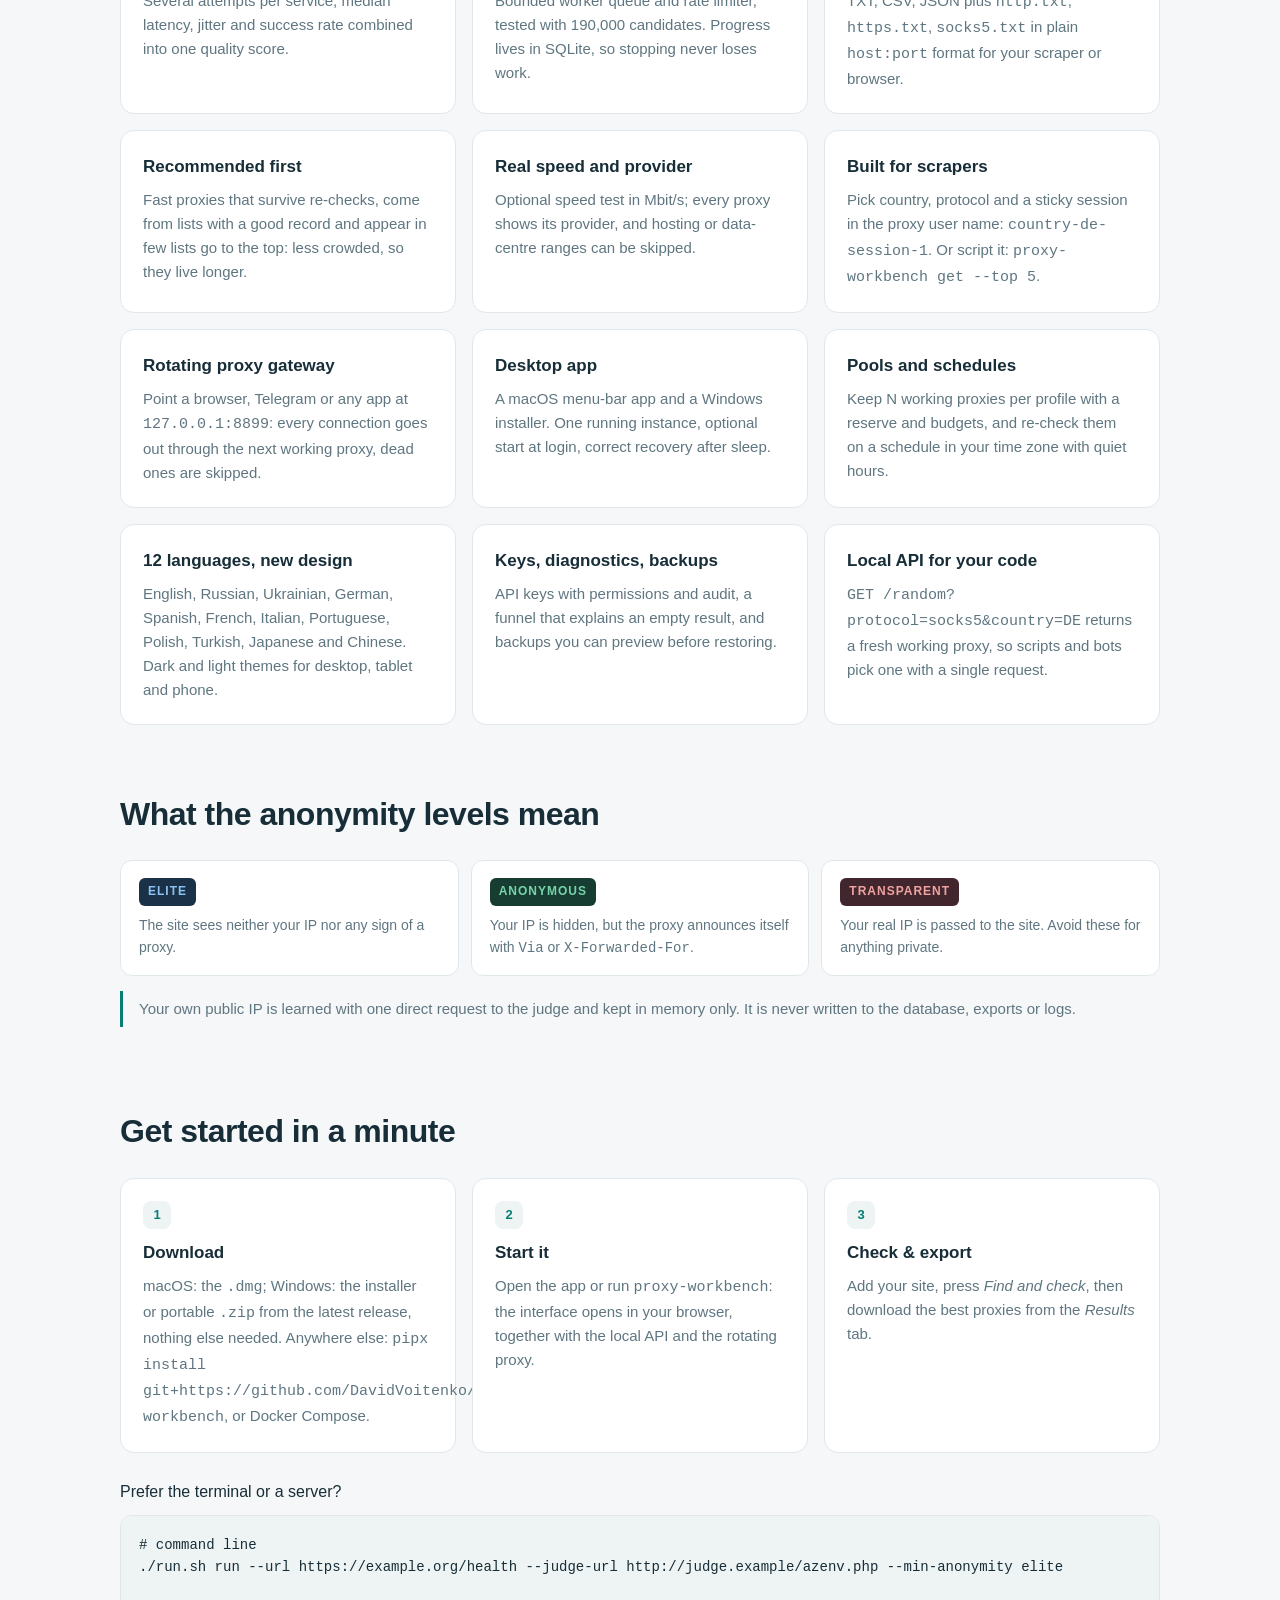
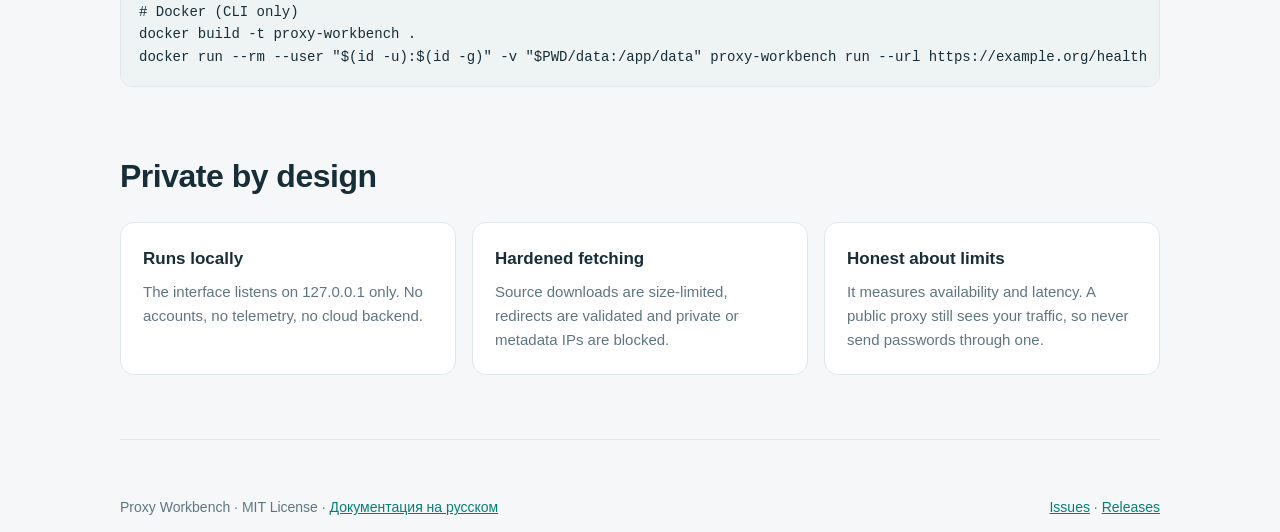
==== commit 9a8395d4: "Clearer README headline and intro, new demo animation and social preview" ====
--- a/docs/index.html
+++ b/docs/index.html
@@ -73,7 +73,7 @@
       <a class="btn" data-repo href="#">★ Star on GitHub</a>
     </div>
     <div class="meta">Free &amp; open source (MIT) · Windows · macOS · Linux · Docker · 12 languages</div>
-    <div class="demo"><img src="assets/demo.gif" alt="Proxy Workbench demo: start a scan, see ranked proxies, filter elite ones" width="960" height="570" loading="lazy"></div>
+    <div class="demo"><img src="assets/demo.gif" alt="Proxy Workbench demo: set up a check, see ranked proxies, filter elite ones, open details, switch language" width="960" height="600" loading="lazy"></div>
   </header>
 
   <section id="features">
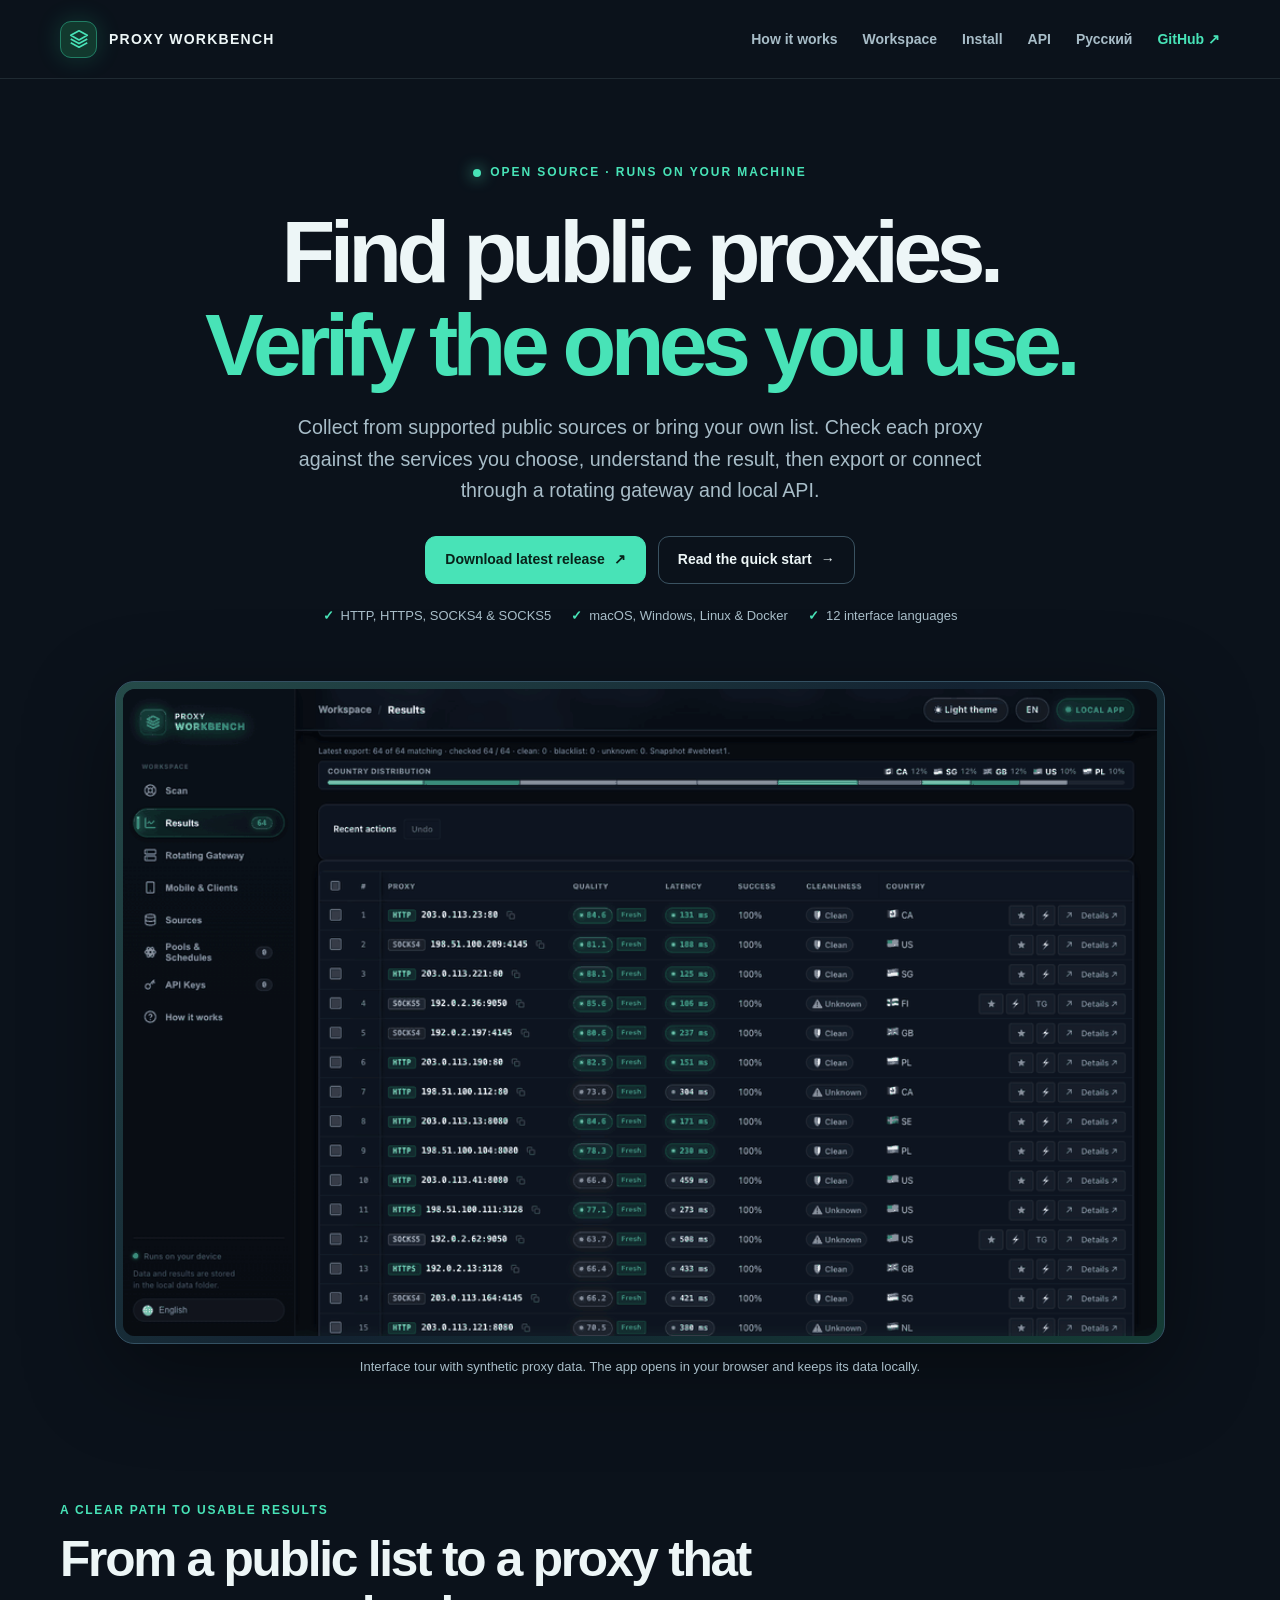
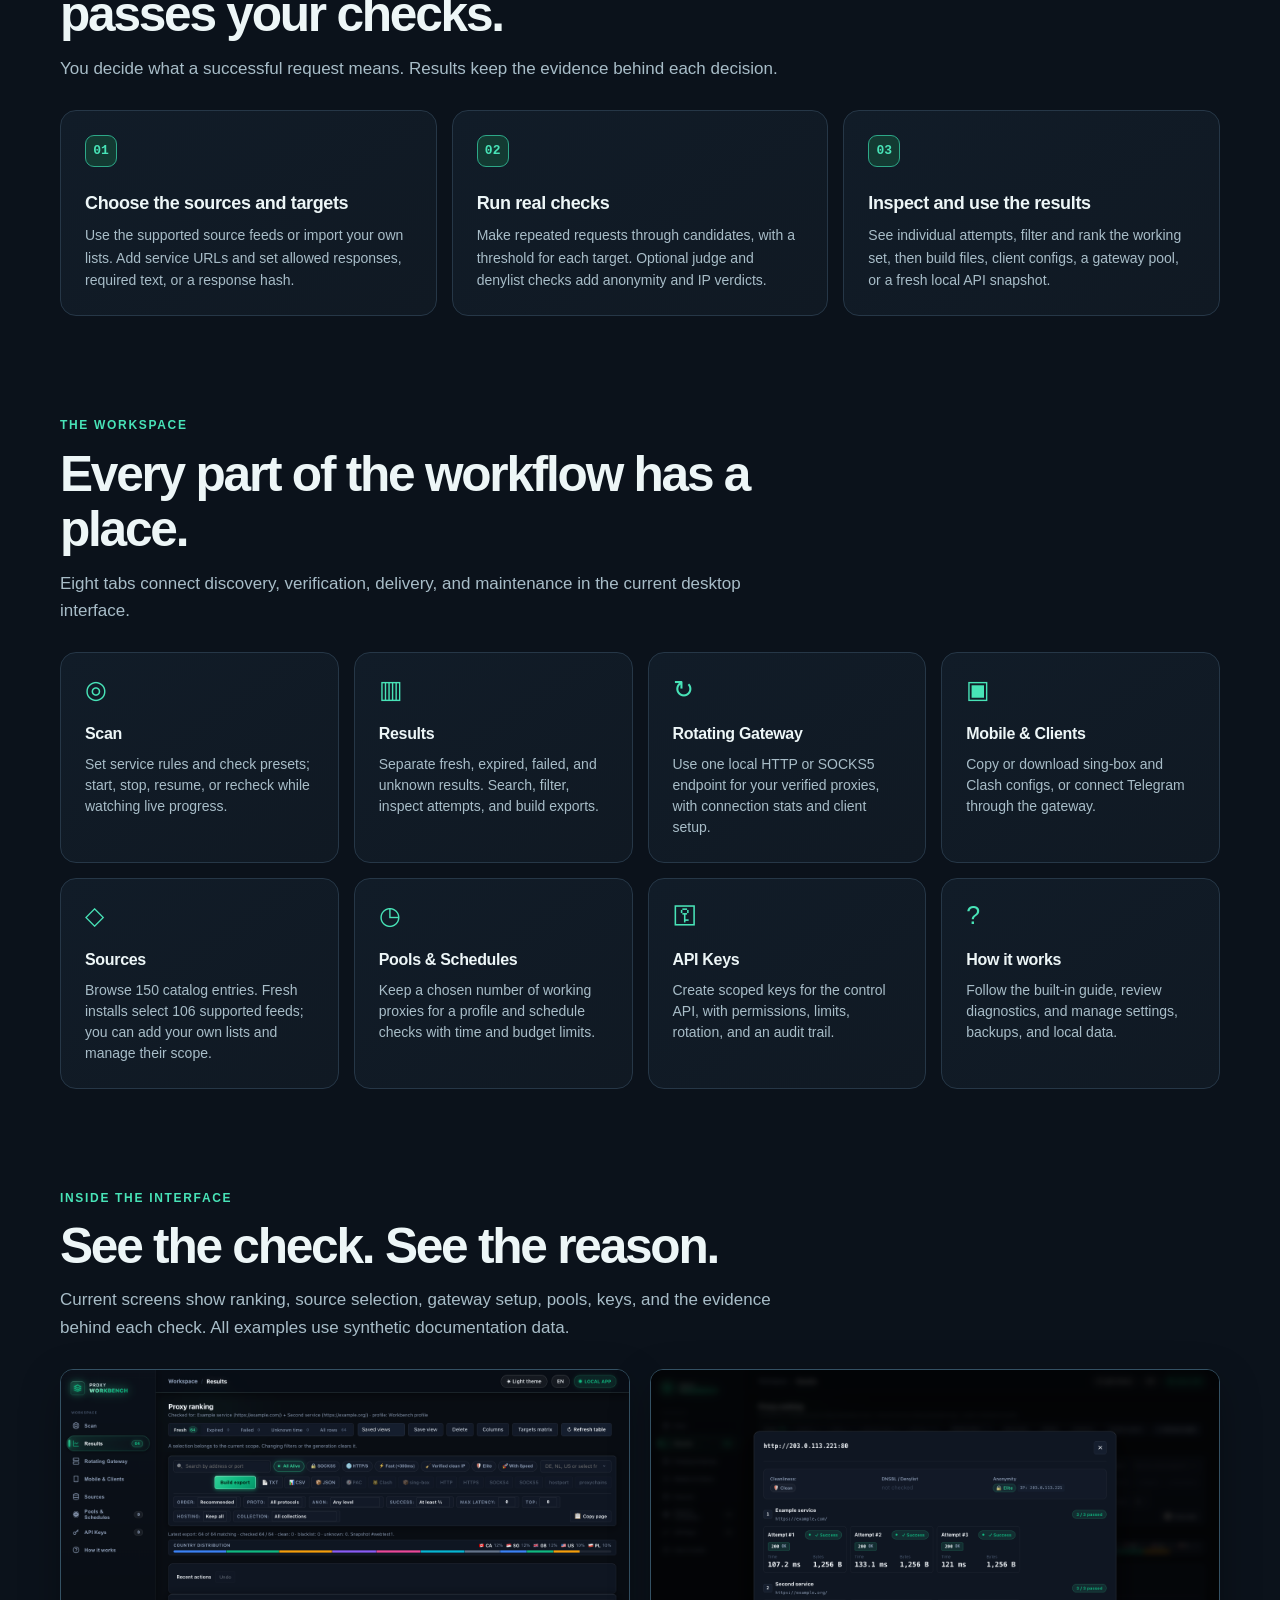
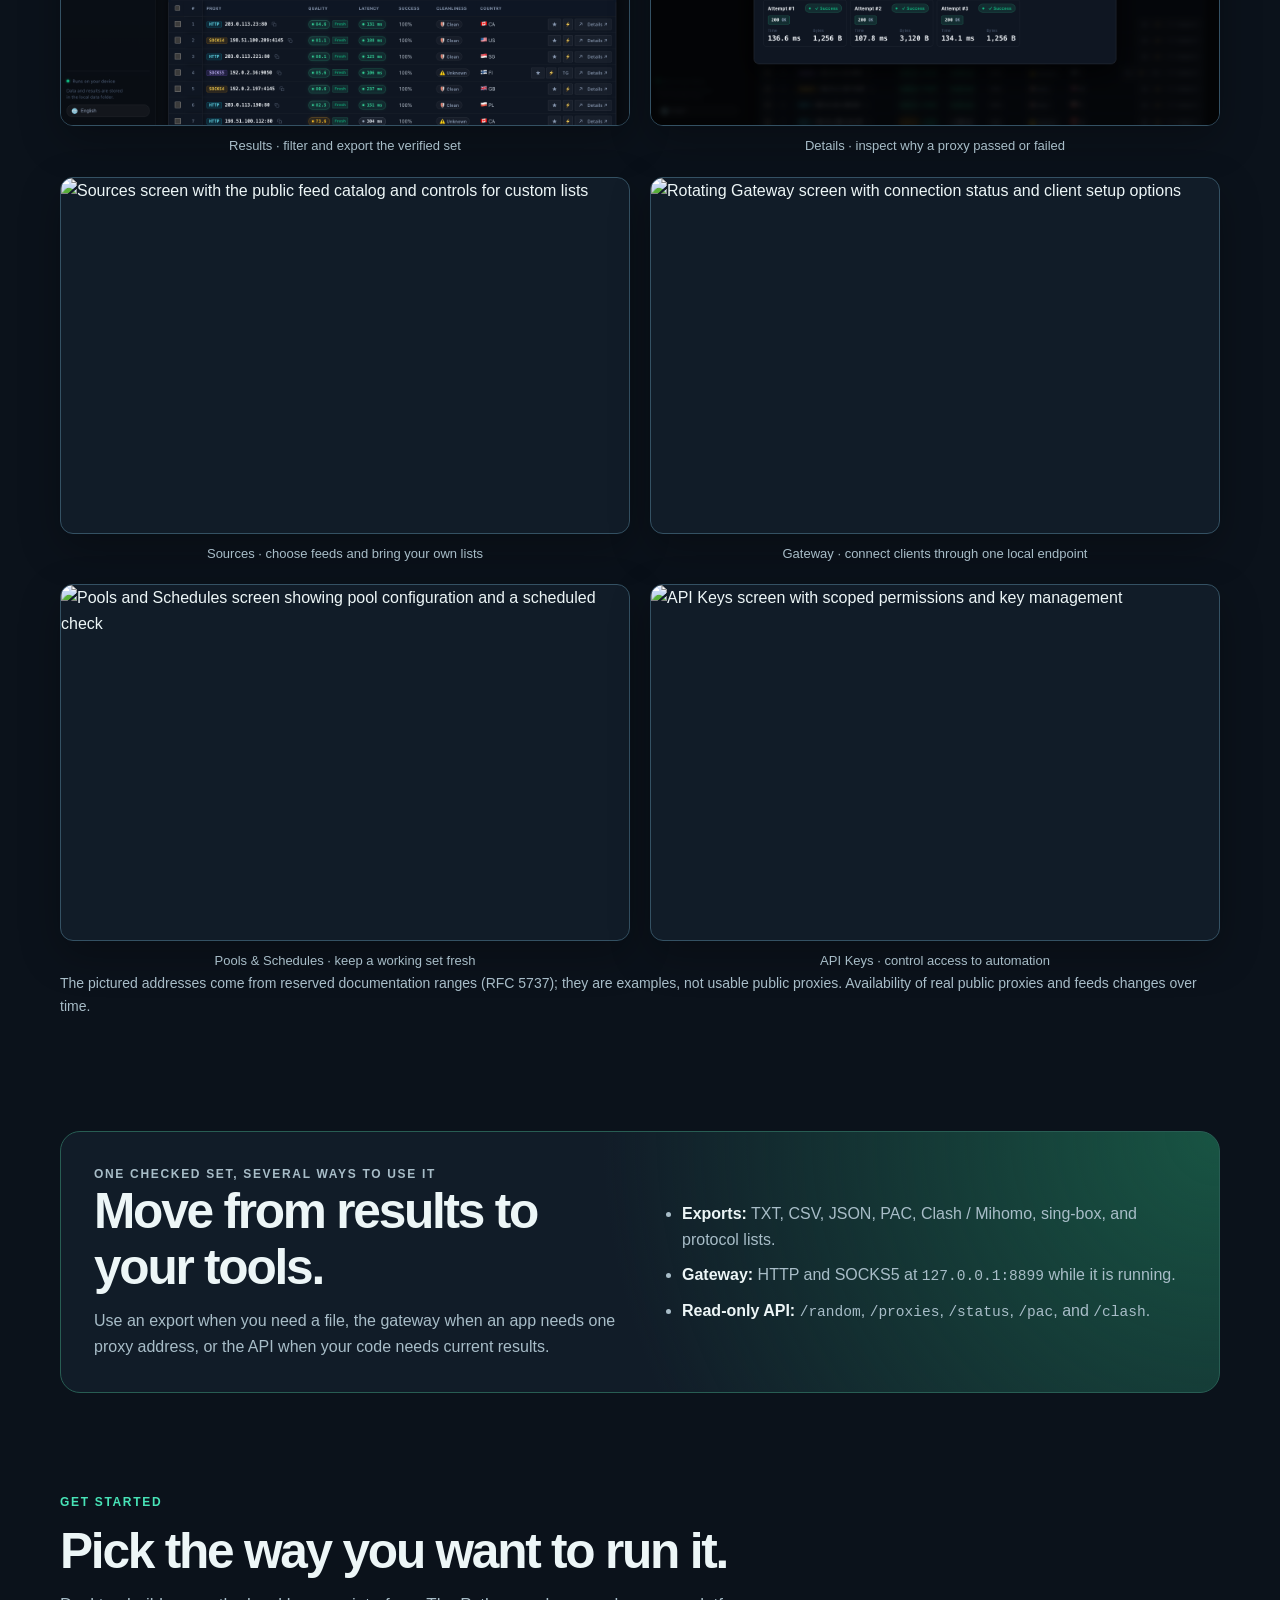
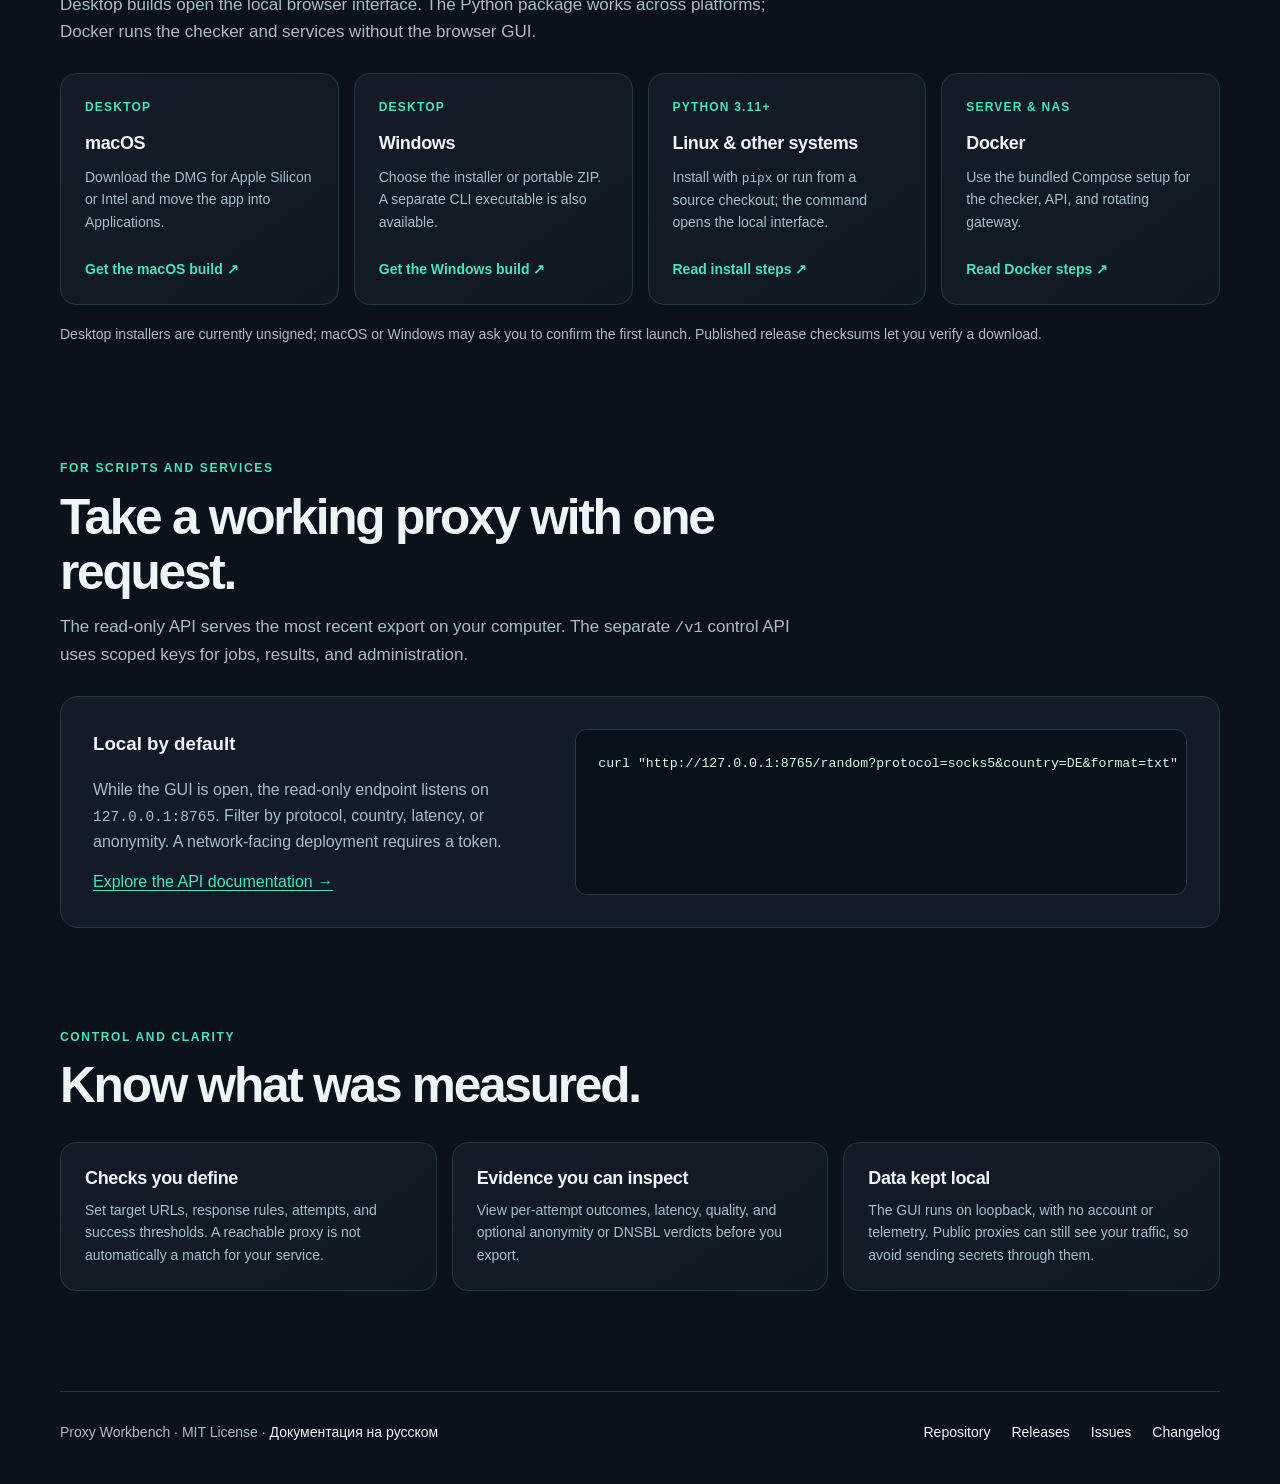
==== commit 436c6884: "Refresh project landing page" ====
--- a/docs/index.html
+++ b/docs/index.html
@@ -1,153 +1,342 @@
 <!doctype html>
 <html lang="en">
 <head>
-<meta charset="utf-8">
-<meta name="viewport" content="width=device-width,initial-scale=1">
-<title>Proxy Workbench — free proxy checker for your own sites</title>
-<meta name="description" content="Open-source proxy checker: collects free HTTP, HTTPS, SOCKS4 and SOCKS5 proxies from a catalog of 150 sources, tests each one against your own sites, rates anonymity (elite, anonymous, transparent), filters blacklisted IPs. Local GUI + CLI + Docker.">
-<meta name="keywords" content="proxy checker, free proxy list, socks5 proxy checker, elite proxy, anonymous proxy, proxy scraper, proxy tester, dnsbl, open source">
-<meta property="og:type" content="website">
-<meta property="og:title" content="Proxy Workbench — find free proxies that actually work for your site">
-<meta property="og:description" content="A catalog of 150 proxy sources, checks against your own services, pools, schedules and a rotating gateway. Desktop app for macOS and Windows, 12 languages, MIT.">
-<meta property="og:image" content="https://davidvoitenko.github.io/proxy-workbench/assets/social-preview.png?v=2">
-<meta property="og:image:width" content="1280">
-<meta property="og:image:height" content="640">
-<meta name="twitter:card" content="summary_large_image">
-<meta name="twitter:image" content="https://davidvoitenko.github.io/proxy-workbench/assets/social-preview.png?v=2">
-<meta name="twitter:card" content="summary_large_image">
-<link rel="icon" href="data:image/svg+xml,%3Csvg xmlns='http://www.w3.org/2000/svg' viewBox='0 0 64 64'%3E%3Crect width='64' height='64' rx='16' fill='%23209c8b'/%3E%3Cpath d='M22 42 42 22M26 22h16v16' stroke='white' stroke-width='6' fill='none' stroke-linecap='round' stroke-linejoin='round'/%3E%3C/svg%3E">
-<style>
-:root{--bg:#0d1519;--panel:#152329;--line:#2a3941;--ink:#e2ecef;--muted:#9fb5c0;--accent:#5fd3bf;--accent-strong:#209c8b;--code:#101b21}
-@media (prefers-color-scheme: light){:root{--bg:#f5f7f8;--panel:#ffffff;--line:#e0e7ea;--ink:#172d37;--muted:#5f7680;--accent:#087d76;--accent-strong:#087d76;--code:#eef3f4}}
-*{box-sizing:border-box}
-html{scroll-behavior:smooth}
-body{margin:0;background:var(--bg);color:var(--ink);font:16px/1.6 Inter,-apple-system,BlinkMacSystemFont,"Segoe UI",Roboto,sans-serif}
-a{color:var(--accent)}
-.wrap{max-width:1080px;margin:0 auto;padding:0 20px}
-nav{display:flex;align-items:center;justify-content:space-between;gap:16px;padding:22px 0}
-.brand{display:flex;align-items:center;gap:12px;font-weight:700;letter-spacing:2px;font-size:13px;color:var(--ink);text-decoration:none}
-.logo{width:36px;height:36px;border-radius:10px;background:linear-gradient(135deg,#2cb3a0,#137a6d);display:grid;place-items:center;color:#fff;font-size:22px}
-.nav-links{display:flex;gap:18px;font-size:14px}
-.nav-links a{color:var(--muted);text-decoration:none}
-.hero{padding:48px 0 24px;text-align:center}
-.hero h1{font-size:clamp(34px,6vw,58px);line-height:1.05;letter-spacing:-1.5px;margin:0 0 18px}
-.hero h1 em{font-style:normal;color:var(--accent)}
-.hero p{max-width:720px;margin:0 auto;color:var(--muted);font-size:clamp(16px,2.2vw,19px)}
-.cta{display:flex;flex-wrap:wrap;gap:12px;justify-content:center;margin:30px 0 14px}
-.btn{display:inline-flex;align-items:center;gap:8px;padding:13px 22px;border-radius:10px;font-weight:650;text-decoration:none;border:1px solid var(--line);color:var(--ink);background:var(--panel)}
-.btn.primary{background:var(--accent-strong);border-color:var(--accent-strong);color:#fff}
-.meta{font-size:13px;color:var(--muted)}
-.demo{margin:34px auto 0;border-radius:14px;overflow:hidden;border:1px solid var(--line);box-shadow:0 30px 80px #0008}
-.demo img{display:block;width:100%;height:auto}
-section{padding:56px 0 8px}
-h2{font-size:clamp(24px,3.5vw,32px);letter-spacing:-.5px;margin:0 0 20px}
-.grid{display:grid;grid-template-columns:repeat(auto-fit,minmax(290px,1fr));gap:16px}
-.card{background:var(--panel);border:1px solid var(--line);border-radius:14px;padding:22px}
-.card h3{margin:0 0 8px;font-size:17px}
-.card p{margin:0;color:var(--muted);font-size:15px}
-.levels{display:grid;grid-template-columns:repeat(auto-fit,minmax(200px,1fr));gap:12px}
-.level{border-radius:12px;padding:16px 18px;border:1px solid var(--line);background:var(--panel)}
-.level b{display:inline-block;font-size:12px;letter-spacing:1px;text-transform:uppercase;padding:4px 9px;border-radius:6px;margin-bottom:8px}
-.elite b{background:#1a3148;color:#8cc2f2}.anon b{background:#173c31;color:#75d4aa}.transp b{background:#41272d;color:#f0a2a2}
-.level p{margin:0;color:var(--muted);font-size:14px}
-pre{background:var(--code);border:1px solid var(--line);border-radius:12px;padding:18px;overflow-x:auto;font:14px/1.6 ui-monospace,SFMono-Regular,Consolas,monospace;margin:0}
-.steps{display:grid;grid-template-columns:repeat(auto-fit,minmax(280px,1fr));gap:16px}
-.steps .card span{display:inline-grid;place-items:center;width:28px;height:28px;border-radius:8px;background:var(--code);color:var(--accent);font-weight:700;font-size:13px;margin-bottom:10px}
-.note{border-left:3px solid var(--accent);padding:6px 0 6px 16px;color:var(--muted);font-size:15px}
-footer{padding:56px 0 40px;color:var(--muted);font-size:14px;display:flex;flex-wrap:wrap;gap:12px;justify-content:space-between;border-top:1px solid var(--line);margin-top:56px}
-@media (max-width:640px){.nav-links a:not(.gh){display:none}section{padding-top:40px}}
-</style>
+  <meta charset="utf-8">
+  <meta name="viewport" content="width=device-width, initial-scale=1">
+  <meta name="theme-color" content="#0b121b">
+  <meta name="description" content="Proxy Workbench collects public HTTP and SOCKS proxies, checks them against your services, and turns verified results into exports, a rotating gateway, and a local API. Open source for macOS, Windows, Linux, and Docker.">
+  <title>Proxy Workbench — find and verify public proxies</title>
+  <link rel="canonical" href="https://davidvoitenko.github.io/proxy-workbench/">
+  <meta property="og:type" content="website">
+  <meta property="og:site_name" content="Proxy Workbench">
+  <meta property="og:url" content="https://davidvoitenko.github.io/proxy-workbench/">
+  <meta property="og:title" content="Proxy Workbench — find and verify public proxies">
+  <meta property="og:description" content="Check public proxies against the services you choose. Inspect the results, then export, rotate, or use them through a local API.">
+  <meta property="og:image" content="https://davidvoitenko.github.io/proxy-workbench/assets/social-preview.png?v=3.0.2">
+  <meta property="og:image:alt" content="Proxy Workbench desktop interface and public proxy workflow">
+  <meta property="og:image:width" content="1280">
+  <meta property="og:image:height" content="640">
+  <meta name="twitter:card" content="summary_large_image">
+  <meta name="twitter:title" content="Proxy Workbench — find and verify public proxies">
+  <meta name="twitter:description" content="Collect, check, inspect, and use public proxies on your own machine.">
+  <meta name="twitter:image" content="https://davidvoitenko.github.io/proxy-workbench/assets/social-preview.png?v=3.0.2">
+  <meta name="twitter:image:alt" content="Proxy Workbench desktop interface and public proxy workflow">
+  <link rel="icon" href="data:image/svg+xml,%3Csvg xmlns='http://www.w3.org/2000/svg' viewBox='0 0 64 64'%3E%3Crect width='64' height='64' rx='16' fill='%230c181e'/%3E%3Cpath d='M15 23 32 14l17 9-17 9-17-9Zm0 9 17 9 17-9M15 41l17 9 17-9' fill='none' stroke='%2339d9ae' stroke-width='4' stroke-linejoin='round'/%3E%3C/svg%3E">
+  <style>
+    :root {
+      color-scheme: dark;
+      --bg: #0b121b;
+      --surface: #111c28;
+      --surface-strong: #152331;
+      --border: #263747;
+      --text: #edf6f7;
+      --muted: #a8bdc8;
+      --accent: #48e3b7;
+      --accent-deep: #0d7763;
+      --shadow: 0 28px 90px rgba(0, 0, 0, .42);
+    }
+    * { box-sizing: border-box; }
+    html { scroll-behavior: smooth; }
+    body {
+      margin: 0;
+      background: radial-gradient(circle at 50% -10%, #15382f 0, transparent 32rem), var(--bg);
+      color: var(--text);
+      font: 16px/1.6 -apple-system, BlinkMacSystemFont, "Segoe UI", Roboto, "Helvetica Neue", sans-serif;
+      -webkit-font-smoothing: antialiased;
+    }
+    a { color: var(--accent); text-underline-offset: .2em; }
+    a:hover { color: #a5ffdf; }
+    a:focus-visible { outline: 3px solid var(--accent); outline-offset: 4px; border-radius: 3px; }
+    img { max-width: 100%; }
+    code, pre { font: .91em/1.55 ui-monospace, SFMono-Regular, Menlo, Consolas, monospace; }
+    code { overflow-wrap: anywhere; }
+    .shell { width: min(100% - 40px, 1160px); margin-inline: auto; }
+    .skip-link {
+      position: absolute; left: 16px; top: -100px; z-index: 10;
+      padding: 10px 16px; background: var(--accent); color: #082019;
+      border-radius: 8px; font-weight: 700;
+    }
+    .skip-link:focus { top: 12px; }
+    .site-header { border-bottom: 1px solid rgba(159, 197, 202, .13); }
+    .site-header .shell { display: flex; align-items: center; justify-content: space-between; gap: 24px; min-height: 78px; }
+    .brand { display: inline-flex; align-items: center; gap: 12px; color: var(--text); text-decoration: none; font-size: 14px; font-weight: 800; letter-spacing: .09em; white-space: nowrap; }
+    .brand:hover { color: var(--text); }
+    .brand-mark { display: grid; place-items: center; width: 37px; height: 37px; background: #12392e; border: 1px solid #217e64; border-radius: 11px; color: var(--accent); box-shadow: 0 0 25px rgba(39, 214, 154, .2); }
+    .brand-mark svg { display: block; width: 22px; height: 22px; }
+    .nav-list { display: flex; flex-wrap: wrap; align-items: center; justify-content: flex-end; gap: 8px 25px; list-style: none; margin: 0; padding: 0; }
+    .nav-list a { color: var(--muted); text-decoration: none; font-size: 14px; font-weight: 600; }
+    .nav-list a:hover { color: var(--text); }
+    .nav-list .nav-github { color: var(--accent); }
+    .hero { text-align: center; padding: 80px 0 24px; }
+    .eyebrow { display: inline-flex; align-items: center; gap: 9px; margin: 0 0 22px; color: var(--accent); font-size: 12px; font-weight: 800; letter-spacing: .16em; text-transform: uppercase; }
+    .eyebrow::before { content: ""; width: 8px; height: 8px; background: var(--accent); border-radius: 50%; box-shadow: 0 0 15px var(--accent); }
+    h1, h2, h3, p { margin-top: 0; }
+    h1 { max-width: 940px; margin: 0 auto 21px; font-size: clamp(2.8rem, 7vw, 5.5rem); line-height: 1.06; letter-spacing: -.065em; }
+    h1 span { color: var(--accent); }
+    .hero-lead { max-width: 730px; margin: 0 auto; color: var(--muted); font-size: clamp(1.04rem, 2vw, 1.23rem); }
+    .actions { display: flex; flex-wrap: wrap; justify-content: center; gap: 12px; margin: 29px 0 22px; }
+    .button { display: inline-flex; align-items: center; justify-content: center; gap: 9px; min-height: 48px; padding: 11px 19px; border: 1px solid #3a5261; border-radius: 11px; color: var(--text); text-decoration: none; font-size: 14px; font-weight: 750; transition: border-color .2s, background-color .2s, transform .2s; }
+    .button:hover { color: var(--text); background: #1a2a37; border-color: #7997a3; transform: translateY(-1px); }
+    .button.primary { background: var(--accent); border-color: var(--accent); color: #082219; }
+    .button.primary:hover { background: #a1ffdc; border-color: #a1ffdc; color: #082219; }
+    .hero-facts { display: flex; flex-wrap: wrap; align-items: center; justify-content: center; gap: 8px 20px; padding: 0; margin: 0; list-style: none; color: var(--muted); font-size: 13px; }
+    .hero-facts li::before { content: "✓"; color: var(--accent); font-weight: 900; margin-right: 7px; }
+    .showcase { max-width: 1050px; margin: 55px auto 0; }
+    .window { border: 1px solid #345163; padding: 7px; border-radius: 19px; background: linear-gradient(135deg, #254b49, #132231 50%, #153c35); box-shadow: var(--shadow); }
+    .window img { display: block; width: 100%; height: auto; border-radius: 12px; background: #101923; }
+    figcaption { color: var(--muted); text-align: center; font-size: 13px; margin-top: 13px; }
+    .section { padding-top: 100px; scroll-margin-top: 24px; }
+    .section-heading { max-width: 730px; margin-bottom: 28px; }
+    .section-kicker { margin: 0 0 11px; color: var(--accent); text-transform: uppercase; font-size: 12px; font-weight: 800; letter-spacing: .14em; }
+    h2 { margin-bottom: 12px; font-size: clamp(2rem, 4.3vw, 3.1rem); line-height: 1.12; letter-spacing: -.045em; }
+    .section-heading p:last-child { color: var(--muted); font-size: 17px; margin-bottom: 0; }
+    .step-grid, .workspace-grid, .benefit-grid, .install-grid { display: grid; gap: 15px; }
+    .step-grid { grid-template-columns: repeat(3, minmax(0, 1fr)); }
+    .workspace-grid { grid-template-columns: repeat(4, minmax(0, 1fr)); }
+    .benefit-grid { grid-template-columns: repeat(3, minmax(0, 1fr)); }
+    .install-grid { grid-template-columns: repeat(4, minmax(0, 1fr)); }
+    .card { min-width: 0; padding: 24px; border: 1px solid var(--border); border-radius: 16px; background: linear-gradient(145deg, var(--surface), #101923); }
+    .card h3 { margin: 0 0 9px; font-size: 18px; line-height: 1.3; letter-spacing: -.02em; }
+    .card p { color: var(--muted); font-size: 14px; margin-bottom: 0; }
+    .step-number { display: inline-grid; place-items: center; width: 32px; height: 32px; margin-bottom: 25px; border: 1px solid #2da888; background: #133a32; border-radius: 9px; color: var(--accent); font: 800 13px/1 ui-monospace, monospace; }
+    .workspace-card { display: flex; flex-direction: column; min-height: 184px; }
+    .workspace-card .icon { color: var(--accent); font-size: 25px; line-height: 1; margin-bottom: 22px; }
+    .workspace-card h3 { font-size: 16px; }
+    .workspace-card p { line-height: 1.5; }
+    .preview-grid { display: grid; grid-template-columns: repeat(2, minmax(0, 1fr)); gap: 20px; }
+    .preview-grid figure { margin: 0; }
+    .preview-grid img { display: block; width: 100%; height: auto; border: 1px solid #345163; border-radius: 13px; box-shadow: 0 14px 40px #0004; background: var(--surface); }
+    .preview-grid figcaption { margin-top: 10px; }
+    .callout { display: grid; grid-template-columns: 1fr 1fr; gap: 40px; align-items: center; padding: 33px; border: 1px solid #285d53; border-radius: 20px; background: radial-gradient(circle at 100% 0, #185443, transparent 52%), var(--surface); }
+    .callout h2 { margin-bottom: 13px; }
+    .callout p { color: var(--muted); margin-bottom: 0; }
+    .callout-list { margin: 0; padding-left: 22px; color: var(--muted); }
+    .callout-list li { padding: 5px 0; }
+    .callout-list strong { color: var(--text); }
+    .install-card { display: flex; flex-direction: column; }
+    .install-card .platform { color: var(--accent); font-size: 12px; font-weight: 800; text-transform: uppercase; letter-spacing: .1em; margin-bottom: 14px; }
+    .install-card h3 { margin-bottom: 11px; }
+    .install-card p { flex: 1; }
+    .install-card a { display: inline-block; margin-top: 24px; font-size: 14px; font-weight: 750; text-decoration: none; }
+    .install-card a:hover { text-decoration: underline; }
+    .code-panel { display: grid; grid-template-columns: .85fr 1.15fr; gap: 30px; padding: 32px; border: 1px solid var(--border); border-radius: 18px; background: var(--surface); }
+    .code-panel p { color: var(--muted); margin-bottom: 15px; }
+    .code-panel pre { margin: 0; padding: 22px; background: #09111a; border: 1px solid #293d49; border-radius: 12px; color: #d3f8e5; overflow-x: auto; white-space: pre; }
+    .fine-print { color: var(--muted); font-size: 14px; }
+    .fine-print strong { color: var(--text); }
+    .site-footer { display: flex; flex-wrap: wrap; align-items: flex-start; justify-content: space-between; gap: 20px; margin-top: 100px; padding: 29px 0 42px; border-top: 1px solid var(--border); color: var(--muted); font-size: 14px; }
+    .site-footer p { margin: 0; }
+    .footer-links { display: flex; flex-wrap: wrap; gap: 8px 21px; }
+    .site-footer a { color: var(--text); text-decoration: none; }
+    .site-footer a:hover { color: var(--accent); text-decoration: underline; }
+    @media (max-width: 980px) {
+      .workspace-grid, .install-grid { grid-template-columns: repeat(2, minmax(0, 1fr)); }
+      .hero { padding-top: 64px; }
+    }
+    @media (max-width: 700px) {
+      .site-header .shell { align-items: flex-start; flex-direction: column; justify-content: center; padding-block: 16px; gap: 12px; }
+      .nav-list { justify-content: flex-start; gap: 8px 18px; }
+      .nav-list a { font-size: 13px; }
+      .hero { padding-top: 58px; }
+      .showcase { margin-top: 38px; }
+      .section { padding-top: 76px; }
+      .step-grid, .benefit-grid { grid-template-columns: 1fr; }
+      .callout, .code-panel { grid-template-columns: 1fr; gap: 19px; }
+      .preview-grid { gap: 14px; }
+    }
+    @media (max-width: 520px) {
+      .shell { width: min(100% - 28px, 1160px); }
+      .brand { font-size: 12px; }
+      .nav-list { gap: 6px 15px; }
+      .hero { padding-top: 45px; }
+      h1 { font-size: clamp(2.5rem, 11.5vw, 3.5rem); }
+      .hero-lead { font-size: 1rem; }
+      .actions { flex-direction: column; align-items: stretch; }
+      .hero-facts { justify-content: flex-start; text-align: left; }
+      .window { padding: 4px; border-radius: 11px; }
+      .window img { border-radius: 7px; }
+      .workspace-grid, .install-grid, .preview-grid { grid-template-columns: 1fr; }
+      .workspace-card { min-height: 0; }
+      .card, .callout, .code-panel { padding: 21px; }
+      .site-footer { margin-top: 75px; }
+    }
+    @media (prefers-reduced-motion: reduce) {
+      html { scroll-behavior: auto; }
+      .button { transition: none; }
+      .button:hover { transform: none; }
+    }
+  </style>
 </head>
 <body>
-<div class="wrap">
-  <nav>
-    <a class="brand" href="#"><span class="logo">↗</span>PROXY WORKBENCH</a>
-    <div class="nav-links"><a href="#features">Features</a><a href="#anonymity">Anonymity</a><a href="#start">Get started</a><a class="gh" data-repo href="#">GitHub ↗</a></div>
-  </nav>
-
-  <header class="hero">
-    <h1>Find every free proxy.<br><em>Keep the ones that work.</em></h1>
-    <p>Proxy Workbench collects public HTTP, HTTPS, SOCKS4 and SOCKS5 proxies from a catalog of 150 sources (106 collected out of the box), tests every one against <strong>your own sites</strong>, rates anonymity and drops blacklisted IPs, all on your own machine.</p>
-    <div class="cta">
-      <a class="btn primary" data-repo data-path="/releases/latest" href="#">⬇ Download latest release</a>
-      <a class="btn" data-repo href="#">★ Star on GitHub</a>
+  <a class="skip-link" href="#main">Skip to content</a>
+  <header class="site-header">
+    <div class="shell">
+      <a class="brand" href="https://davidvoitenko.github.io/proxy-workbench/" aria-label="Proxy Workbench home">
+        <span class="brand-mark" aria-hidden="true"><svg viewBox="0 0 24 24" fill="none" stroke="currentColor" stroke-width="1.8" stroke-linejoin="round"><path d="m3 8 9-5 9 5-9 5-9-5Zm0 4 9 5 9-5M3 16l9 5 9-5"/></svg></span>
+        PROXY WORKBENCH
+      </a>
+      <nav aria-label="Main navigation">
+        <ul class="nav-list">
+          <li><a href="#workflow">How it works</a></li>
+          <li><a href="#workspace">Workspace</a></li>
+          <li><a href="#install">Install</a></li>
+          <li><a href="#api">API</a></li>
+          <li><a lang="ru" href="https://github.com/DavidVoitenko/proxy-workbench/blob/main/README.ru.md">Русский</a></li>
+          <li><a class="nav-github" href="https://github.com/DavidVoitenko/proxy-workbench">GitHub ↗</a></li>
+        </ul>
+      </nav>
     </div>
-    <div class="meta">Free &amp; open source (MIT) · Windows · macOS · Linux · Docker · 12 languages</div>
-    <div class="demo"><img src="assets/demo.gif" alt="Proxy Workbench demo: set up a check, see ranked proxies, filter elite ones, open details, switch language" width="960" height="600" loading="lazy"></div>
   </header>
 
-  <section id="features">
-    <h2>Why people use it</h2>
-    <div class="grid">
-      <div class="card"><h3>Tests against your sites</h3><p>A proxy passes only if it works for every service you list: status codes, required text in the body, even a SHA-256 of the response. Captcha pages with status 200 don't pass.</p></div>
-      <div class="card"><h3>Anonymity levels</h3><p>Every working proxy is rated elite, anonymous or transparent through an echo “judge” page. Keep only elite ones with one click.</p></div>
-      <div class="card"><h3>Clean IPs only</h3><p>A local IP/CIDR denylist and optional DNSBL zones flag blacklisted addresses before they reach your export.</p></div>
-      <div class="card"><h3>Ranked by real speed</h3><p>Several attempts per service, median latency, jitter and success rate combined into one quality score.</p></div>
-      <div class="card"><h3>Big lists, stop &amp; resume</h3><p>Bounded worker queue and rate limiter, tested with 190,000 candidates. Progress lives in SQLite, so stopping never loses work.</p></div>
-      <div class="card"><h3>Ready-to-use exports</h3><p>TXT, CSV, JSON plus <code>http.txt</code>, <code>https.txt</code>, <code>socks5.txt</code> in plain <code>host:port</code> format for your scraper or browser.</p></div>
-      <div class="card"><h3>Recommended first</h3><p>Fast proxies that survive re-checks, come from lists with a good record and appear in few lists go to the top: less crowded, so they live longer.</p></div>
-      <div class="card"><h3>Real speed and provider</h3><p>Optional speed test in Mbit/s; every proxy shows its provider, and hosting or data-centre ranges can be skipped.</p></div>
-      <div class="card"><h3>Built for scrapers</h3><p>Pick country, protocol and a sticky session in the proxy user name: <code>country-de-session-1</code>. Or script it: <code>proxy-workbench get --top 5</code>.</p></div>
-      <div class="card"><h3>Rotating proxy gateway</h3><p>Point a browser, Telegram or any app at <code>127.0.0.1:8899</code>: every connection goes out through the next working proxy, dead ones are skipped.</p></div>
-      <div class="card"><h3>Desktop app</h3><p>A macOS menu-bar app and a Windows installer. One running instance, optional start at login, correct recovery after sleep.</p></div>
-      <div class="card"><h3>Pools and schedules</h3><p>Keep N working proxies per profile with a reserve and budgets, and re-check them on a schedule in your time zone with quiet hours.</p></div>
-      <div class="card"><h3>12 languages, new design</h3><p>English, Russian, Ukrainian, German, Spanish, French, Italian, Portuguese, Polish, Turkish, Japanese and Chinese. Dark and light themes for desktop, tablet and phone.</p></div>
-      <div class="card"><h3>Keys, diagnostics, backups</h3><p>API keys with permissions and audit, a funnel that explains an empty result, and backups you can preview before restoring.</p></div>
-      <div class="card"><h3>Local API for your code</h3><p><code>GET /random?protocol=socks5&amp;country=DE</code> returns a fresh working proxy, so scripts and bots pick one with a single request.</p></div>
+  <main id="main">
+    <div class="shell">
+      <section class="hero" aria-labelledby="hero-title">
+        <p class="eyebrow">Open source · Runs on your machine</p>
+        <h1 id="hero-title">Find public proxies.<br><span>Verify the ones you use.</span></h1>
+        <p class="hero-lead">Collect from supported public sources or bring your own list. Check each proxy against the services you choose, understand the result, then export or connect through a rotating gateway and local API.</p>
+        <div class="actions">
+          <a class="button primary" href="https://github.com/DavidVoitenko/proxy-workbench/releases/latest">Download latest release <span aria-hidden="true">↗</span></a>
+          <a class="button" href="https://github.com/DavidVoitenko/proxy-workbench#-quick-start">Read the quick start <span aria-hidden="true">→</span></a>
+        </div>
+        <ul class="hero-facts" aria-label="Highlights">
+          <li>HTTP, HTTPS, SOCKS4 &amp; SOCKS5</li>
+          <li>macOS, Windows, Linux &amp; Docker</li>
+          <li>12 interface languages</li>
+        </ul>
+        <figure class="showcase">
+          <div class="window"><picture><source media="(prefers-reduced-motion: reduce)" srcset="assets/screenshots/scan-dark.png"><img src="assets/demo.gif" alt="Tour of the Proxy Workbench interface, from scan setup to ranked results and proxy details" width="960" height="600" fetchpriority="high"></picture></div>
+          <figcaption>Interface tour with synthetic proxy data. The app opens in your browser and keeps its data locally.</figcaption>
+        </figure>
+      </section>
+
+      <section class="section" id="workflow" aria-labelledby="workflow-title">
+        <div class="section-heading">
+          <p class="section-kicker">A clear path to usable results</p>
+          <h2 id="workflow-title">From a public list to a proxy that passes your checks.</h2>
+          <p>You decide what a successful request means. Results keep the evidence behind each decision.</p>
+        </div>
+        <div class="step-grid">
+          <article class="card">
+            <span class="step-number" aria-hidden="true">01</span>
+            <h3>Choose the sources and targets</h3>
+            <p>Use the supported source feeds or import your own lists. Add service URLs and set allowed responses, required text, or a response hash.</p>
+          </article>
+          <article class="card">
+            <span class="step-number" aria-hidden="true">02</span>
+            <h3>Run real checks</h3>
+            <p>Make repeated requests through candidates, with a threshold for each target. Optional judge and denylist checks add anonymity and IP verdicts.</p>
+          </article>
+          <article class="card">
+            <span class="step-number" aria-hidden="true">03</span>
+            <h3>Inspect and use the results</h3>
+            <p>See individual attempts, filter and rank the working set, then build files, client configs, a gateway pool, or a fresh local API snapshot.</p>
+          </article>
+        </div>
+      </section>
+
+      <section class="section" id="workspace" aria-labelledby="workspace-title">
+        <div class="section-heading">
+          <p class="section-kicker">The workspace</p>
+          <h2 id="workspace-title">Every part of the workflow has a place.</h2>
+          <p>Eight tabs connect discovery, verification, delivery, and maintenance in the current desktop interface.</p>
+        </div>
+        <div class="workspace-grid">
+          <article class="card workspace-card"><span class="icon" aria-hidden="true">◎</span><h3>Scan</h3><p>Set service rules and check presets; start, stop, resume, or recheck while watching live progress.</p></article>
+          <article class="card workspace-card"><span class="icon" aria-hidden="true">▥</span><h3>Results</h3><p>Separate fresh, expired, failed, and unknown results. Search, filter, inspect attempts, and build exports.</p></article>
+          <article class="card workspace-card"><span class="icon" aria-hidden="true">↻</span><h3>Rotating Gateway</h3><p>Use one local HTTP or SOCKS5 endpoint for your verified proxies, with connection stats and client setup.</p></article>
+          <article class="card workspace-card"><span class="icon" aria-hidden="true">▣</span><h3>Mobile &amp; Clients</h3><p>Copy or download sing-box and Clash configs, or connect Telegram through the gateway.</p></article>
+          <article class="card workspace-card"><span class="icon" aria-hidden="true">◇</span><h3>Sources</h3><p>Browse 150 catalog entries. Fresh installs select 106 supported feeds; you can add your own lists and manage their scope.</p></article>
+          <article class="card workspace-card"><span class="icon" aria-hidden="true">◷</span><h3>Pools &amp; Schedules</h3><p>Keep a chosen number of working proxies for a profile and schedule checks with time and budget limits.</p></article>
+          <article class="card workspace-card"><span class="icon" aria-hidden="true">⚿</span><h3>API Keys</h3><p>Create scoped keys for the control API, with permissions, limits, rotation, and an audit trail.</p></article>
+          <article class="card workspace-card"><span class="icon" aria-hidden="true">?</span><h3>How it works</h3><p>Follow the built-in guide, review diagnostics, and manage settings, backups, and local data.</p></article>
+        </div>
+      </section>
+
+      <section class="section" aria-labelledby="screenshots-title">
+        <div class="section-heading">
+          <p class="section-kicker">Inside the interface</p>
+          <h2 id="screenshots-title">See the check. See the reason.</h2>
+          <p>Current screens show ranking, source selection, gateway setup, pools, keys, and the evidence behind each check. All examples use synthetic documentation data.</p>
+        </div>
+        <div class="preview-grid">
+          <figure><img src="assets/screenshots/results-dark.png" alt="Results screen with synthetic ranked proxies, status groups, filters, and export controls" width="1440" height="900" loading="lazy" decoding="async"><figcaption>Results · filter and export the verified set</figcaption></figure>
+          <figure><img src="assets/screenshots/details-dark.png" alt="Proxy details showing individual check attempts and their outcomes" width="1440" height="900" loading="lazy" decoding="async"><figcaption>Details · inspect why a proxy passed or failed</figcaption></figure>
+          <figure><img src="assets/screenshots/sources-dark.png" alt="Sources screen with the public feed catalog and controls for custom lists" width="1440" height="900" loading="lazy" decoding="async"><figcaption>Sources · choose feeds and bring your own lists</figcaption></figure>
+          <figure><img src="assets/screenshots/gateway-dark.png" alt="Rotating Gateway screen with connection status and client setup options" width="1440" height="900" loading="lazy" decoding="async"><figcaption>Gateway · connect clients through one local endpoint</figcaption></figure>
+          <figure><img src="assets/screenshots/pools-dark.png" alt="Pools and Schedules screen showing pool configuration and a scheduled check" width="1440" height="900" loading="lazy" decoding="async"><figcaption>Pools &amp; Schedules · keep a working set fresh</figcaption></figure>
+          <figure><img src="assets/screenshots/keys-dark.png" alt="API Keys screen with scoped permissions and key management" width="1440" height="900" loading="lazy" decoding="async"><figcaption>API Keys · control access to automation</figcaption></figure>
+        </div>
+        <p class="fine-print">The pictured addresses come from reserved documentation ranges (RFC 5737); they are examples, not usable public proxies. Availability of real public proxies and feeds changes over time.</p>
+      </section>
+
+      <section class="section" aria-labelledby="delivery-title">
+        <div class="callout">
+          <div>
+            <p class="section-kicker">One checked set, several ways to use it</p>
+            <h2 id="delivery-title">Move from results to your tools.</h2>
+            <p>Use an export when you need a file, the gateway when an app needs one proxy address, or the API when your code needs current results.</p>
+          </div>
+          <ul class="callout-list">
+            <li><strong>Exports:</strong> TXT, CSV, JSON, PAC, Clash / Mihomo, sing-box, and protocol lists.</li>
+            <li><strong>Gateway:</strong> HTTP and SOCKS5 at <code>127.0.0.1:8899</code> while it is running.</li>
+            <li><strong>Read-only API:</strong> <code>/random</code>, <code>/proxies</code>, <code>/status</code>, <code>/pac</code>, and <code>/clash</code>.</li>
+          </ul>
+        </div>
+      </section>
+
+      <section class="section" id="install" aria-labelledby="install-title">
+        <div class="section-heading">
+          <p class="section-kicker">Get started</p>
+          <h2 id="install-title">Pick the way you want to run it.</h2>
+          <p>Desktop builds open the local browser interface. The Python package works across platforms; Docker runs the checker and services without the browser GUI.</p>
+        </div>
+        <div class="install-grid">
+          <article class="card install-card"><span class="platform">Desktop</span><h3>macOS</h3><p>Download the DMG for Apple Silicon or Intel and move the app into Applications.</p><a href="https://github.com/DavidVoitenko/proxy-workbench/releases/latest">Get the macOS build ↗</a></article>
+          <article class="card install-card"><span class="platform">Desktop</span><h3>Windows</h3><p>Choose the installer or portable ZIP. A separate CLI executable is also available.</p><a href="https://github.com/DavidVoitenko/proxy-workbench/releases/latest">Get the Windows build ↗</a></article>
+          <article class="card install-card"><span class="platform">Python 3.11+</span><h3>Linux &amp; other systems</h3><p>Install with <code>pipx</code> or run from a source checkout; the command opens the local interface.</p><a href="https://github.com/DavidVoitenko/proxy-workbench#-quick-start">Read install steps ↗</a></article>
+          <article class="card install-card"><span class="platform">Server &amp; NAS</span><h3>Docker</h3><p>Use the bundled Compose setup for the checker, API, and rotating gateway.</p><a href="https://github.com/DavidVoitenko/proxy-workbench#-docker-headless-cli">Read Docker steps ↗</a></article>
+        </div>
+        <p class="fine-print" style="margin-top:18px">Desktop installers are currently unsigned; macOS or Windows may ask you to confirm the first launch. Published release checksums let you verify a download.</p>
+      </section>
+
+      <section class="section" id="api" aria-labelledby="api-title">
+        <div class="section-heading">
+          <p class="section-kicker">For scripts and services</p>
+          <h2 id="api-title">Take a working proxy with one request.</h2>
+          <p>The read-only API serves the most recent export on your computer. The separate <code>/v1</code> control API uses scoped keys for jobs, results, and administration.</p>
+        </div>
+        <div class="code-panel">
+          <div>
+            <h3>Local by default</h3>
+            <p>While the GUI is open, the read-only endpoint listens on <code>127.0.0.1:8765</code>. Filter by protocol, country, latency, or anonymity. A network-facing deployment requires a token.</p>
+            <a href="https://github.com/DavidVoitenko/proxy-workbench#-local-api-use-the-proxies-from-your-own-code">Explore the API documentation →</a>
+          </div>
+          <pre><code>curl "http://127.0.0.1:8765/random?protocol=socks5&amp;country=DE&amp;format=txt"</code></pre>
+        </div>
+      </section>
+
+      <section class="section" aria-labelledby="trust-title">
+        <div class="section-heading">
+          <p class="section-kicker">Control and clarity</p>
+          <h2 id="trust-title">Know what was measured.</h2>
+        </div>
+        <div class="benefit-grid">
+          <article class="card"><h3>Checks you define</h3><p>Set target URLs, response rules, attempts, and success thresholds. A reachable proxy is not automatically a match for your service.</p></article>
+          <article class="card"><h3>Evidence you can inspect</h3><p>View per-attempt outcomes, latency, quality, and optional anonymity or DNSBL verdicts before you export.</p></article>
+          <article class="card"><h3>Data kept local</h3><p>The GUI runs on loopback, with no account or telemetry. Public proxies can still see your traffic, so avoid sending secrets through them.</p></article>
+        </div>
+      </section>
+
     </div>
-  </section>
-
-  <section id="anonymity">
-    <h2>What the anonymity levels mean</h2>
-    <div class="levels">
-      <div class="level elite"><b>Elite</b><p>The site sees neither your IP nor any sign of a proxy.</p></div>
-      <div class="level anon"><b>Anonymous</b><p>Your IP is hidden, but the proxy announces itself with <code>Via</code> or <code>X-Forwarded-For</code>.</p></div>
-      <div class="level transp"><b>Transparent</b><p>Your real IP is passed to the site. Avoid these for anything private.</p></div>
+  </main>
+  <footer class="site-footer shell">
+    <p>Proxy Workbench · MIT License · <a href="https://github.com/DavidVoitenko/proxy-workbench/blob/main/README.ru.md">Документация на русском</a></p>
+    <div class="footer-links">
+      <a href="https://github.com/DavidVoitenko/proxy-workbench">Repository</a>
+      <a href="https://github.com/DavidVoitenko/proxy-workbench/releases">Releases</a>
+      <a href="https://github.com/DavidVoitenko/proxy-workbench/issues">Issues</a>
+      <a href="https://github.com/DavidVoitenko/proxy-workbench/blob/main/CHANGELOG.md">Changelog</a>
     </div>
-    <p class="note">Your own public IP is learned with one direct request to the judge and kept in memory only. It is never written to the database, exports or logs.</p>
-  </section>
-
-  <section id="start">
-    <h2>Get started in a minute</h2>
-    <div class="steps">
-      <div class="card"><span>1</span><h3>Download</h3><p>macOS: the <code>.dmg</code>; Windows: the installer or portable <code>.zip</code> from the latest release, nothing else needed. Anywhere else: <code>pipx install git+https://github.com/DavidVoitenko/proxy-workbench</code>, or Docker Compose.</p></div>
-      <div class="card"><span>2</span><h3>Start it</h3><p>Open the app or run <code>proxy-workbench</code>: the interface opens in your browser, together with the local API and the rotating proxy.</p></div>
-      <div class="card"><span>3</span><h3>Check &amp; export</h3><p>Add your site, press <em>Find and check</em>, then download the best proxies from the <em>Results</em> tab.</p></div>
-    </div>
-    <p style="margin:26px 0 10px">Prefer the terminal or a server?</p>
-<pre><code># command line
-./run.sh run --url https://example.org/health --judge-url http://judge.example/azenv.php --min-anonymity elite
-
-# Docker (CLI only)
-docker build -t proxy-workbench .
-docker run --rm --user "$(id -u):$(id -g)" -v "$PWD/data:/app/data" proxy-workbench run --url https://example.org/health</code></pre>
-  </section>
-
-  <section>
-    <h2>Private by design</h2>
-    <div class="grid">
-      <div class="card"><h3>Runs locally</h3><p>The interface listens on 127.0.0.1 only. No accounts, no telemetry, no cloud backend.</p></div>
-      <div class="card"><h3>Hardened fetching</h3><p>Source downloads are size-limited, redirects are validated and private or metadata IPs are blocked.</p></div>
-      <div class="card"><h3>Honest about limits</h3><p>It measures availability and latency. A public proxy still sees your traffic, so never send passwords through one.</p></div>
-    </div>
-  </section>
-
-  <footer>
-    <span>Proxy Workbench · MIT License · <a data-repo data-path="/blob/main/README.ru.md" href="#">Документация на русском</a></span>
-    <span><a data-repo data-path="/issues" href="#">Issues</a> · <a data-repo data-path="/releases" href="#">Releases</a></span>
   </footer>
-</div>
-<script>
-// Derive the repository URL from the GitHub Pages address (owner.github.io/repo/).
-(function () {
-  var host = location.hostname, parts = location.pathname.split('/').filter(Boolean);
-  var repo = /\.github\.io$/.test(host) && parts.length
-    ? 'https://github.com/' + host.replace(/\.github\.io$/, '') + '/' + parts[0]
-    : 'https://github.com/search?q=proxy-workbench&type=repositories';
-  document.querySelectorAll('[data-repo]').forEach(function (link) {
-    link.href = repo + (link.dataset.path && repo.indexOf('/search') === -1 ? link.dataset.path : '');
-  });
-})();
-</script>
 </body>
 </html>
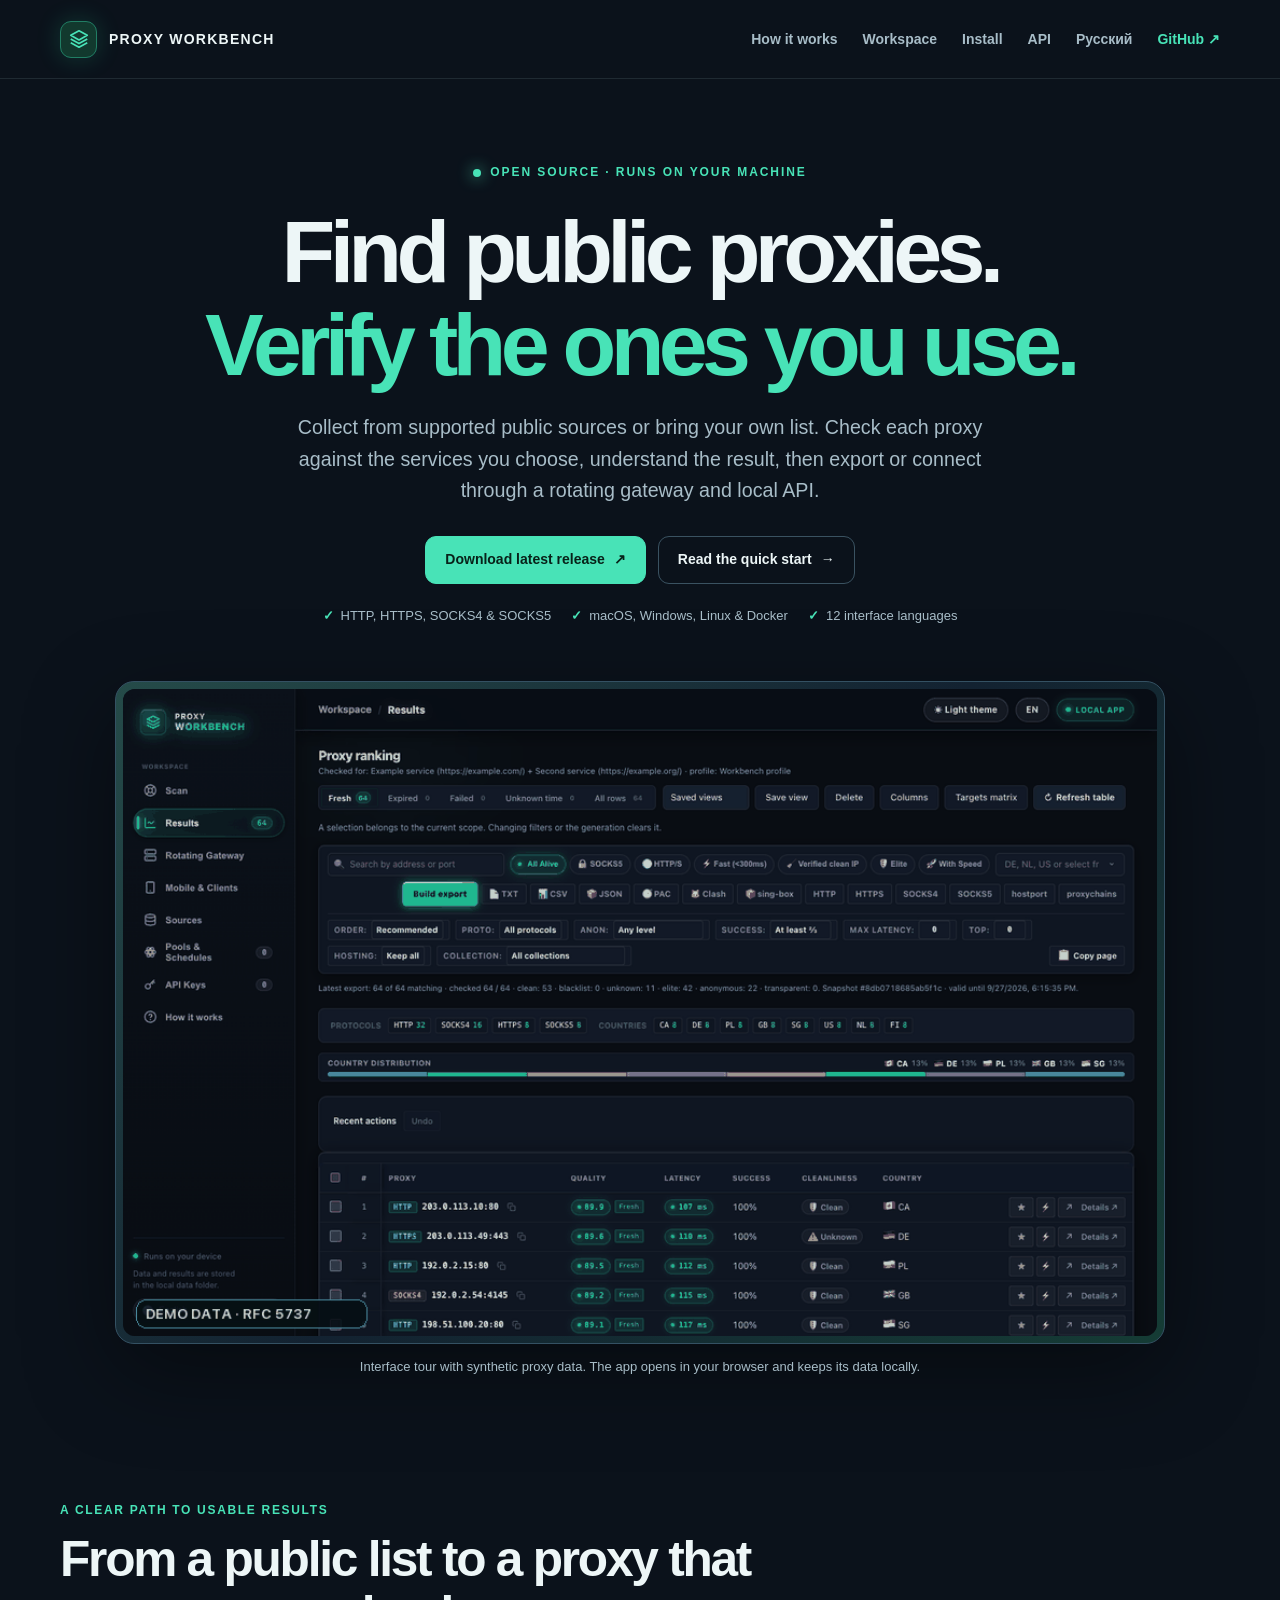
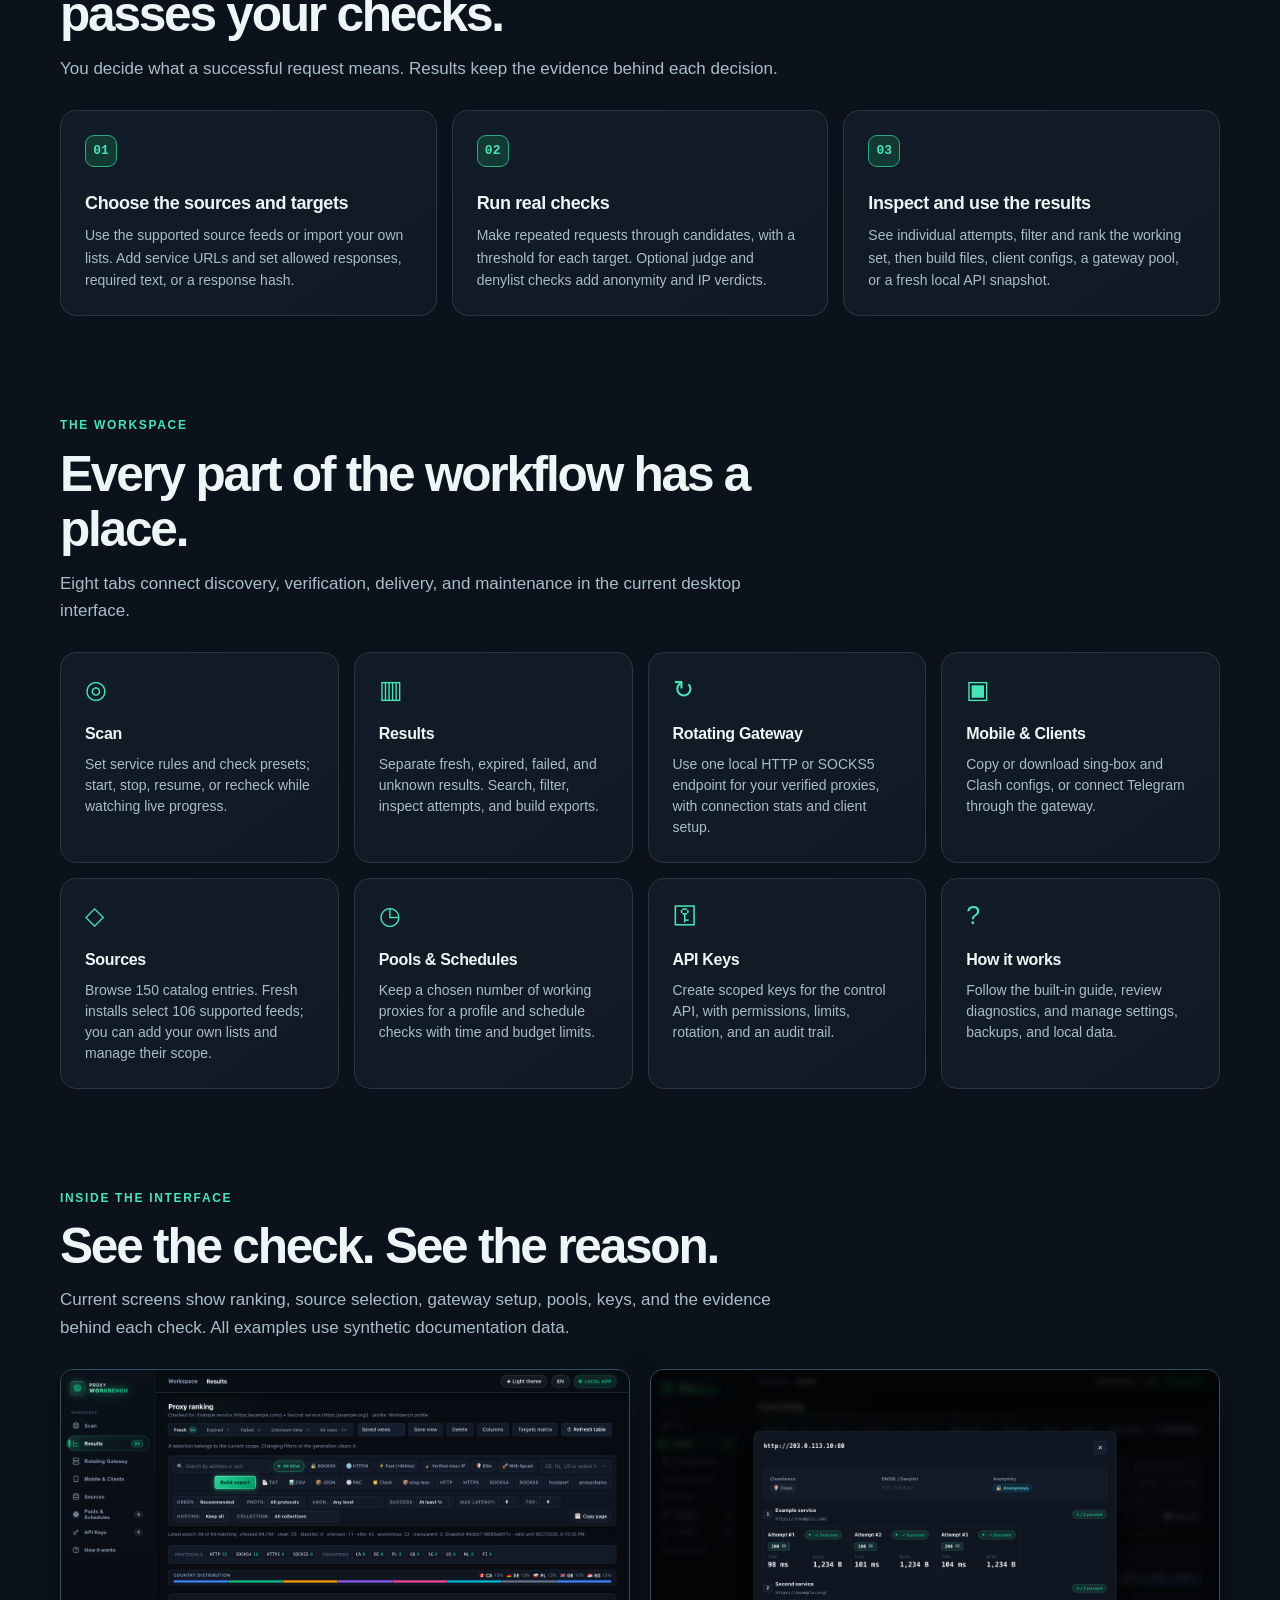
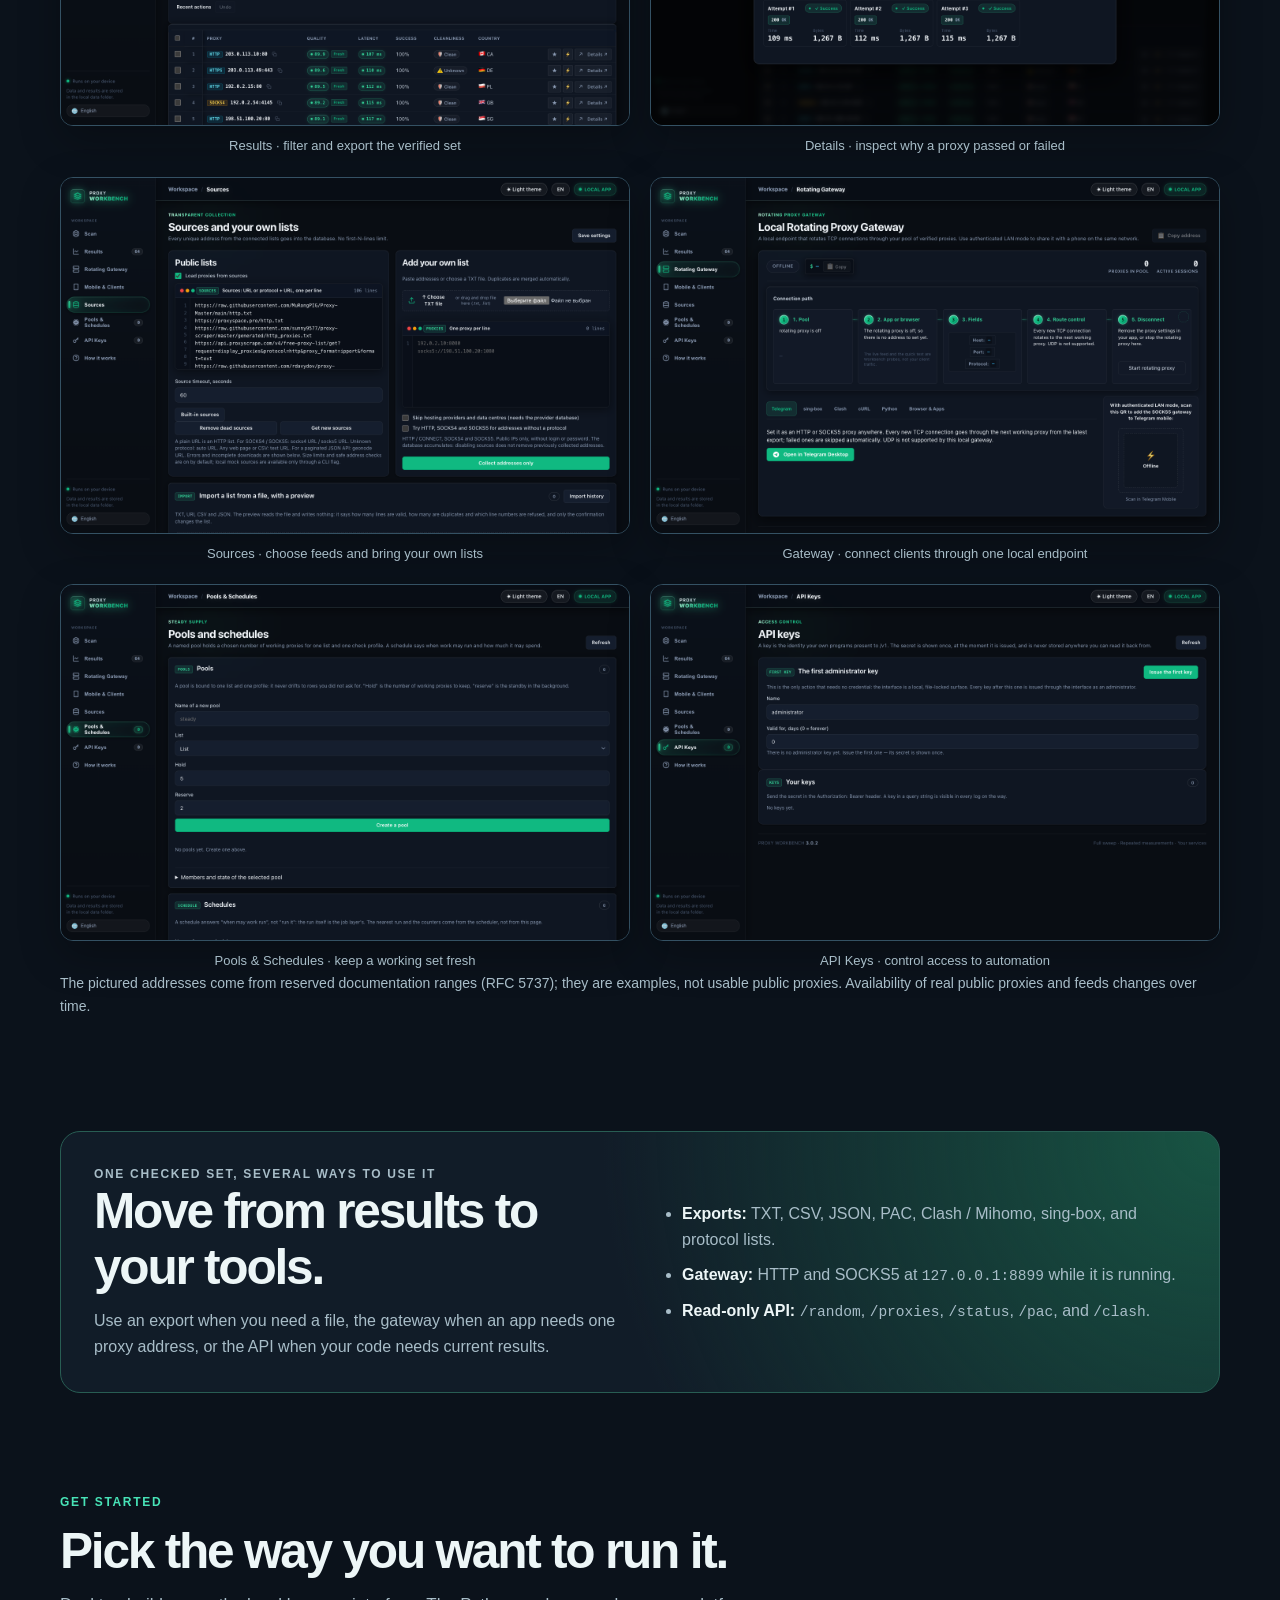
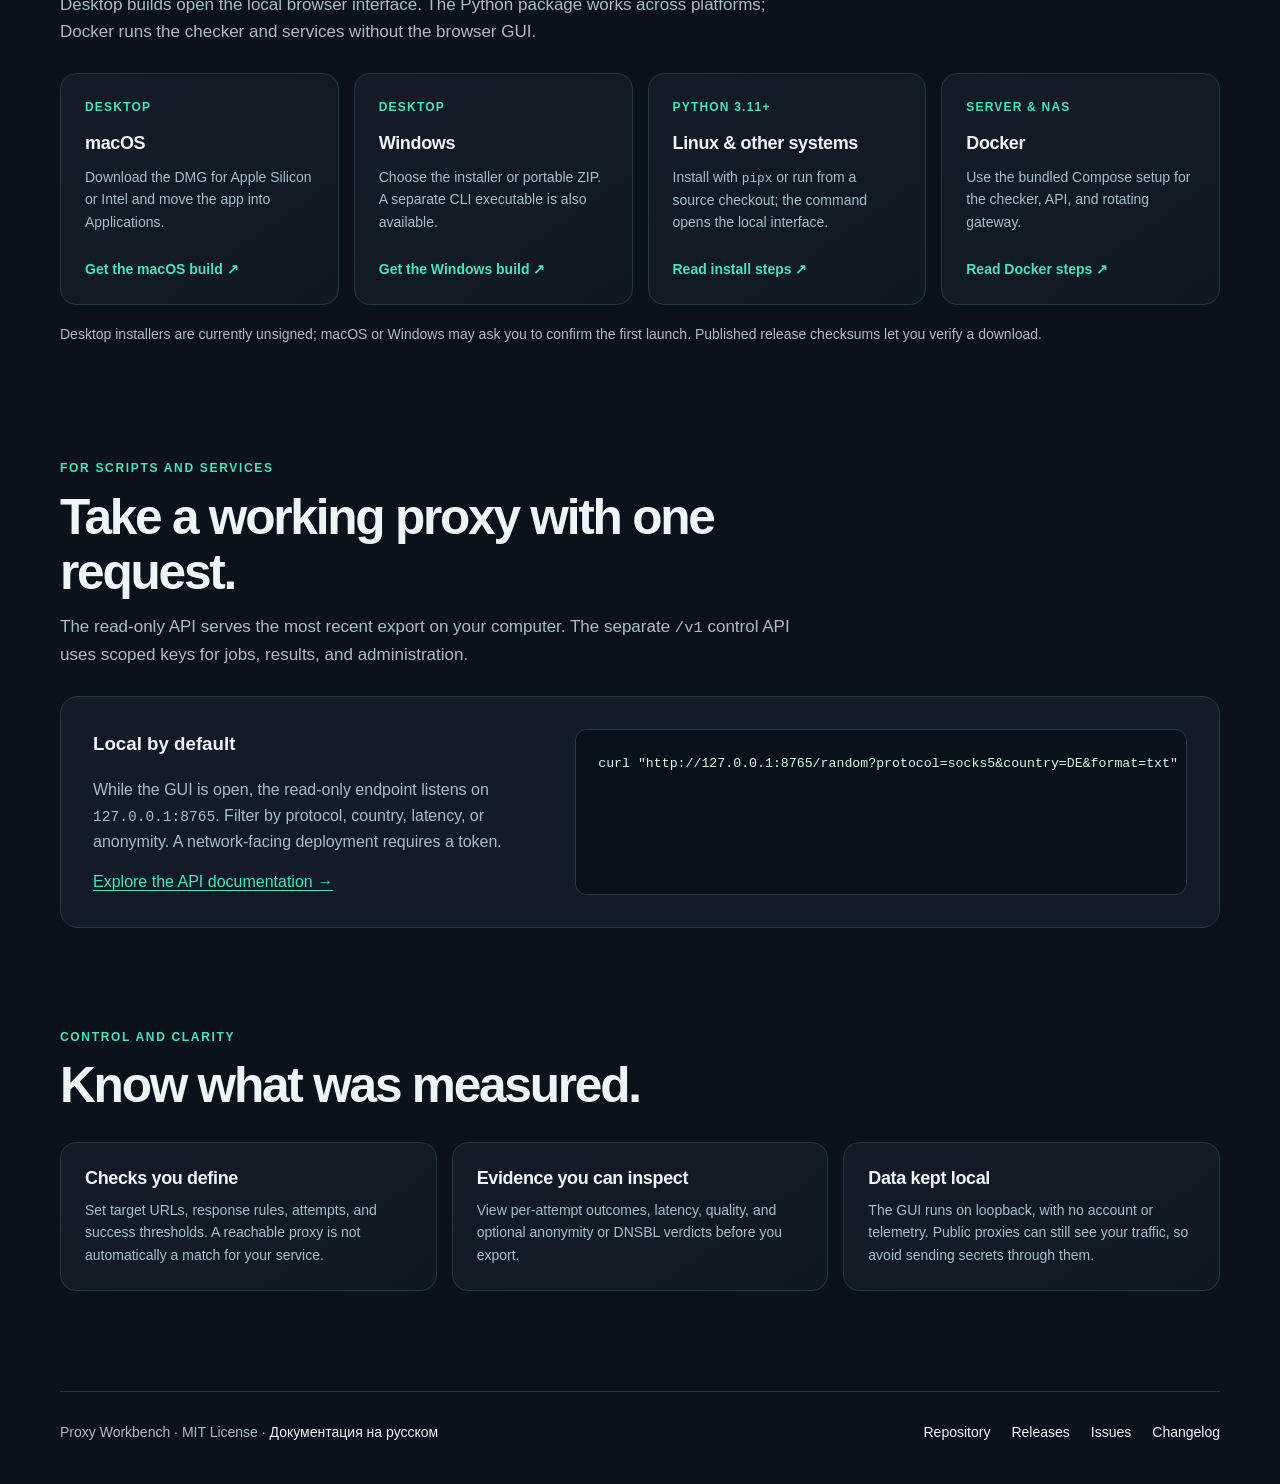
==== commit bcd7b07c: "Prepare release 3.0.3 for the refreshed interface" ====
--- a/docs/index.html
+++ b/docs/index.html
@@ -12,14 +12,14 @@
   <meta property="og:url" content="https://davidvoitenko.github.io/proxy-workbench/">
   <meta property="og:title" content="Proxy Workbench — find and verify public proxies">
   <meta property="og:description" content="Check public proxies against the services you choose. Inspect the results, then export, rotate, or use them through a local API.">
-  <meta property="og:image" content="https://davidvoitenko.github.io/proxy-workbench/assets/social-preview.png?v=3.0.2">
+  <meta property="og:image" content="https://davidvoitenko.github.io/proxy-workbench/assets/social-preview.png?v=3.0.3">
   <meta property="og:image:alt" content="Proxy Workbench desktop interface and public proxy workflow">
   <meta property="og:image:width" content="1280">
   <meta property="og:image:height" content="640">
   <meta name="twitter:card" content="summary_large_image">
   <meta name="twitter:title" content="Proxy Workbench — find and verify public proxies">
   <meta name="twitter:description" content="Collect, check, inspect, and use public proxies on your own machine.">
-  <meta name="twitter:image" content="https://davidvoitenko.github.io/proxy-workbench/assets/social-preview.png?v=3.0.2">
+  <meta name="twitter:image" content="https://davidvoitenko.github.io/proxy-workbench/assets/social-preview.png?v=3.0.3">
   <meta name="twitter:image:alt" content="Proxy Workbench desktop interface and public proxy workflow">
   <link rel="icon" href="data:image/svg+xml,%3Csvg xmlns='http://www.w3.org/2000/svg' viewBox='0 0 64 64'%3E%3Crect width='64' height='64' rx='16' fill='%230c181e'/%3E%3Cpath d='M15 23 32 14l17 9-17 9-17-9Zm0 9 17 9 17-9M15 41l17 9 17-9' fill='none' stroke='%2339d9ae' stroke-width='4' stroke-linejoin='round'/%3E%3C/svg%3E">
   <style>
